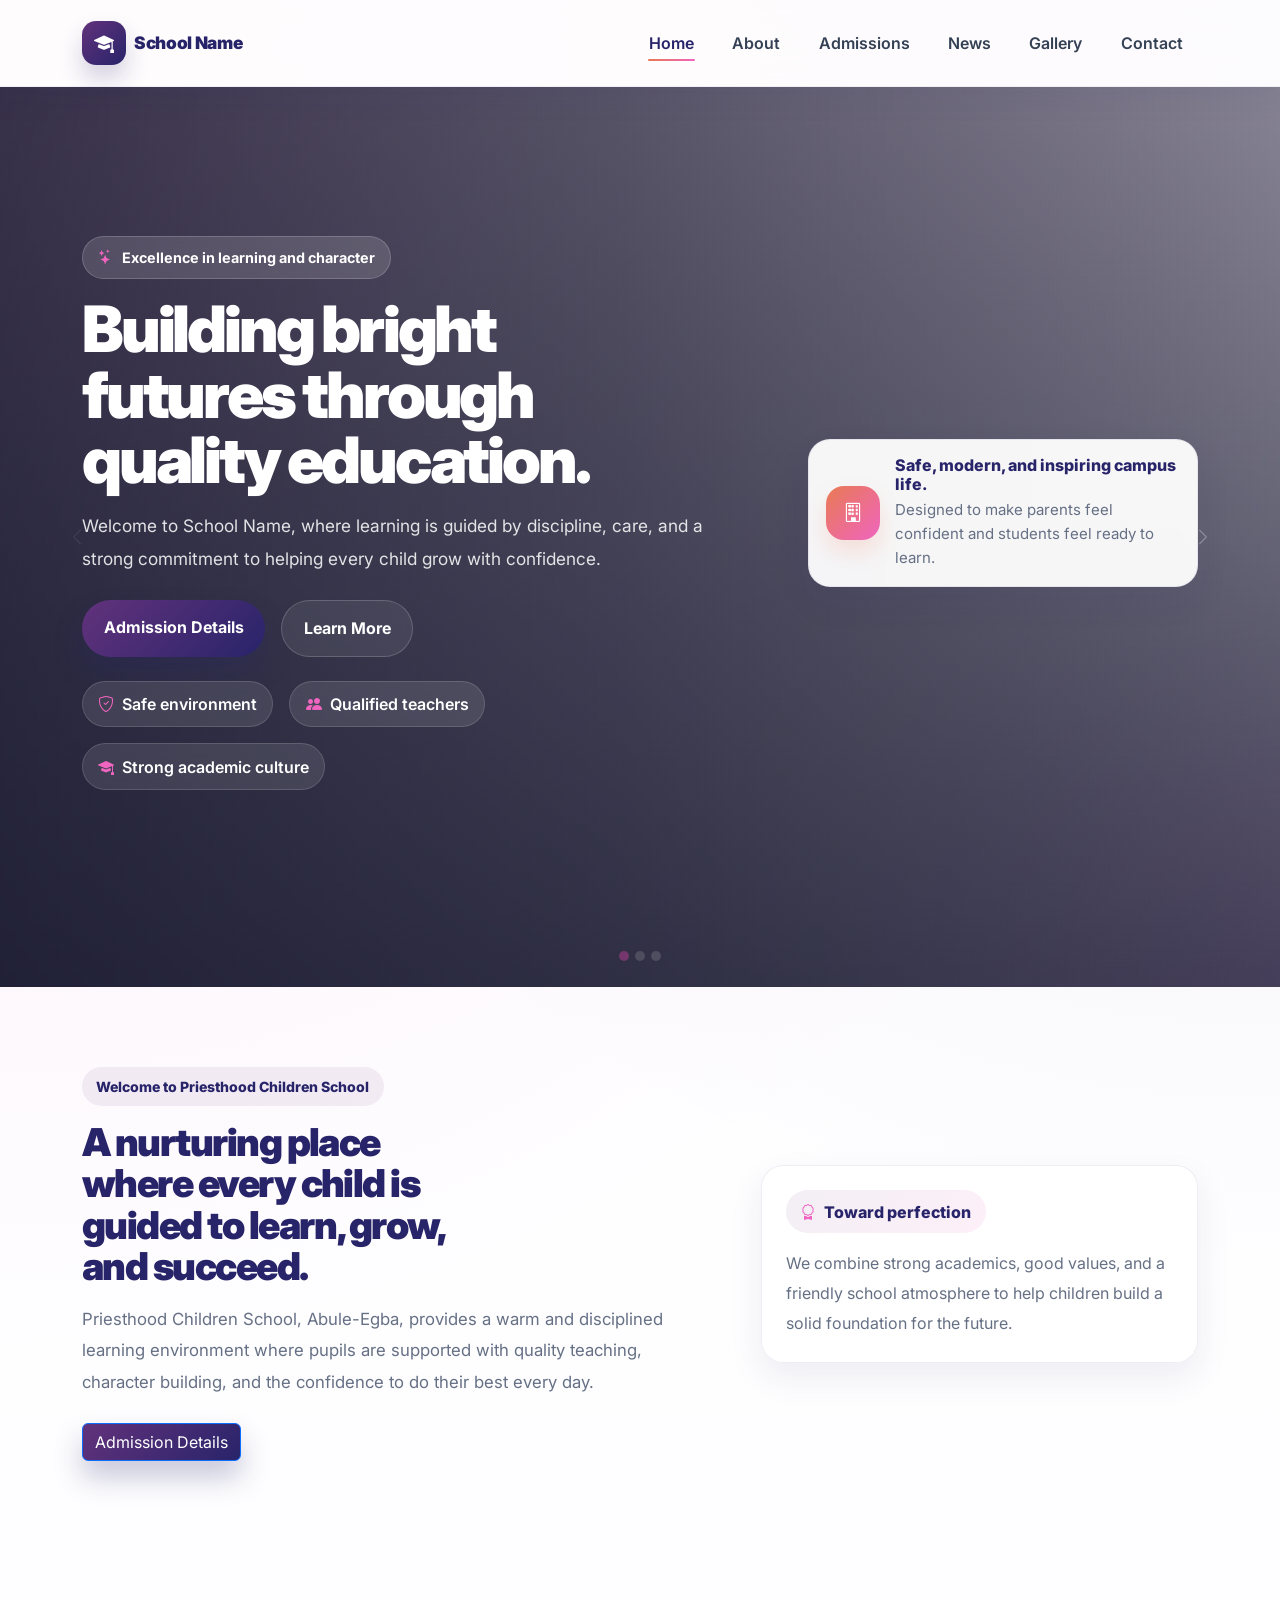
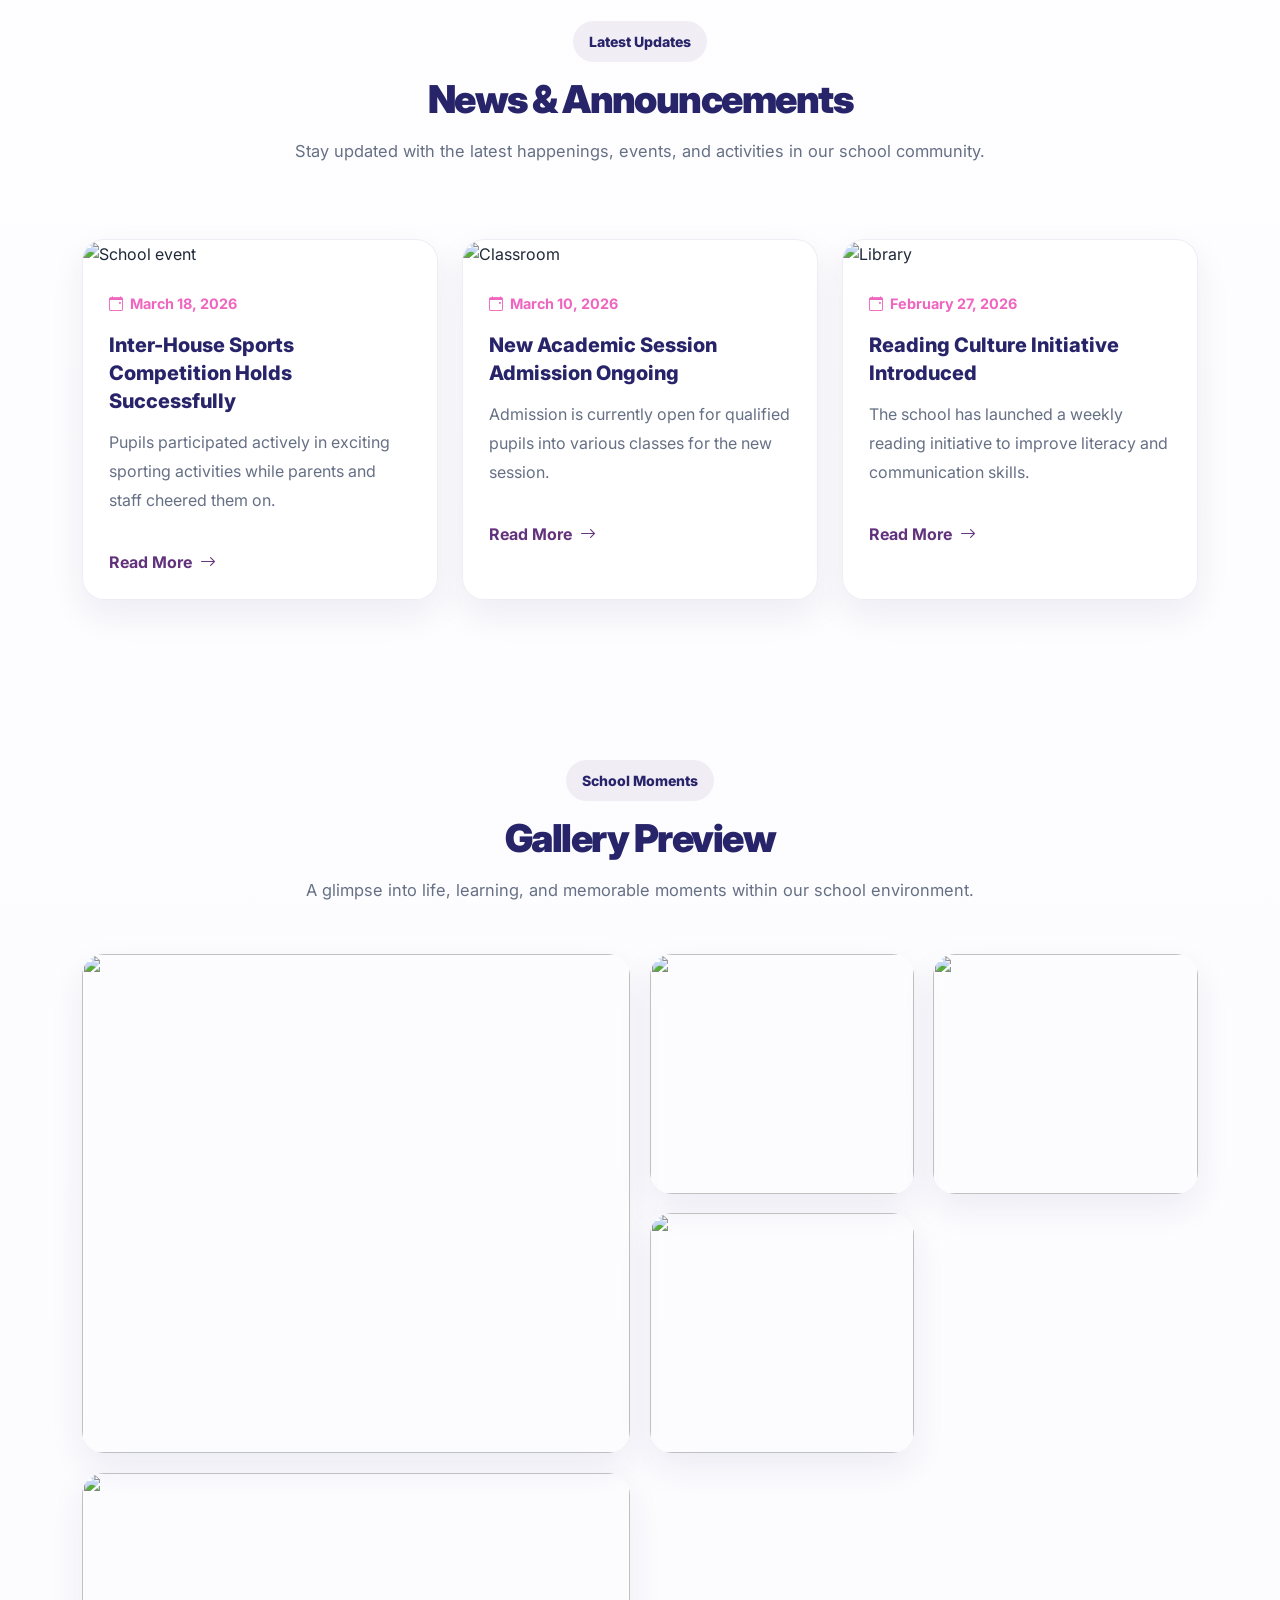
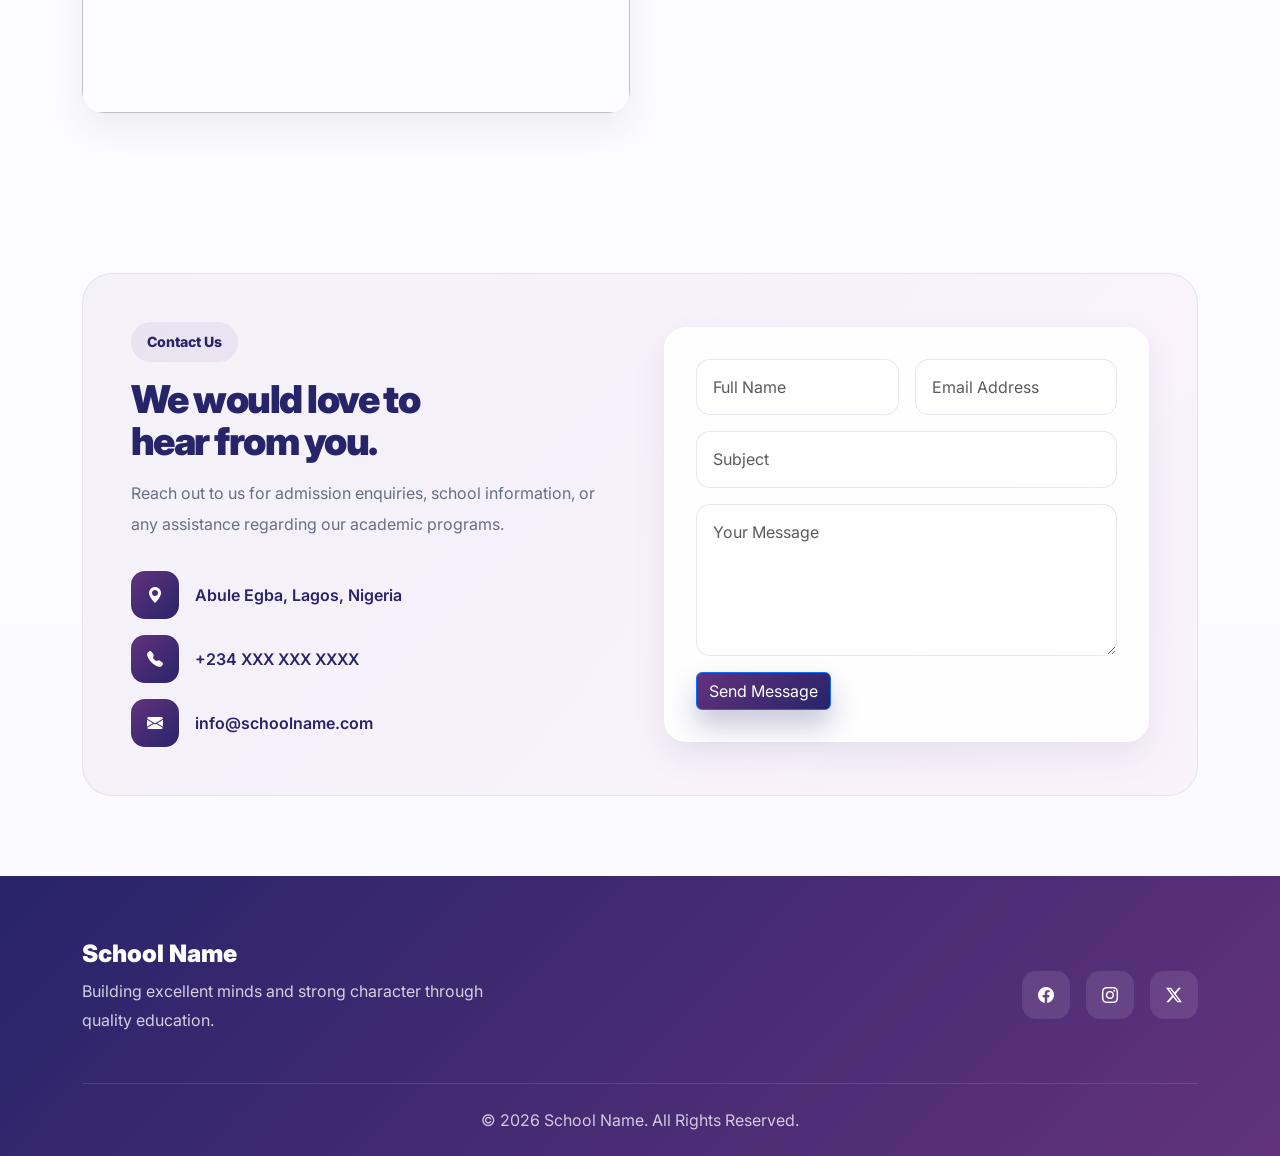
==== index.html @ 733e1d19 "first commit" ====
<!DOCTYPE html>
<html lang="en">
<head>
  <meta charset="UTF-8" />
  <meta name="viewport" content="width=device-width, initial-scale=1.0" />
  <title>School Website</title>
  <link href="https://cdn.jsdelivr.net/npm/bootstrap@5.3.3/dist/css/bootstrap.min.css" rel="stylesheet">
  <link href="https://cdn.jsdelivr.net/npm/bootstrap-icons@1.11.3/font/bootstrap-icons.min.css" rel="stylesheet">
  <link rel="preconnect" href="https://fonts.googleapis.com">
  <link rel="preconnect" href="https://fonts.gstatic.com" crossorigin>
  <link href="https://fonts.googleapis.com/css2?family=Inter:wght@400;500;600;700;800;900&display=swap" rel="stylesheet">
  <link rel="stylesheet" href="styles.css">
</head>
<body>
  <nav class="navbar navbar-expand-lg sticky-top main-nav py-3">
    <div class="container">
      <a class="navbar-brand d-flex align-items-center gap-2" href="#home" aria-label="School home">
        <span class="brand-mark">
          <i class="bi bi-mortarboard-fill"></i>
        </span>
        <span class="brand-text">School Name</span>
      </a>

      <button class="navbar-toggler border-0 shadow-none" type="button" data-bs-toggle="collapse" data-bs-target="#mainNav" aria-controls="mainNav" aria-expanded="false" aria-label="Toggle navigation">
        <span class="navbar-toggler-icon"></span>
      </button>

      <div class="collapse navbar-collapse" id="mainNav">
        <ul class="navbar-nav ms-auto align-items-lg-center gap-lg-2">
          <li class="nav-item"><a class="nav-link active" href="index.html">Home</a></li>
          <li class="nav-item"><a class="nav-link" href="about.html">About</a></li>
          <li class="nav-item"><a class="nav-link" href="admissions.html">Admissions</a></li>
          <li class="nav-item"><a class="nav-link" href="news.html">News</a></li>
          <li class="nav-item"><a class="nav-link" href="gallery.html">Gallery</a></li>
          <li class="nav-item"><a class="nav-link" href="contact.html">Contact</a></li>
        </ul>
      </div>
    </div>
  </nav>

  <header id="home" class="hero-section">
    <div id="heroBgCarousel" class="carousel slide carousel-fade hero-bg-carousel" data-bs-ride="carousel" data-bs-interval="4500">
      <div class="carousel-indicators">
        <button type="button" data-bs-target="#heroBgCarousel" data-bs-slide-to="0" class="active" aria-current="true" aria-label="Slide 1"></button>
        <button type="button" data-bs-target="#heroBgCarousel" data-bs-slide-to="1" aria-label="Slide 2"></button>
        <button type="button" data-bs-target="#heroBgCarousel" data-bs-slide-to="2" aria-label="Slide 3"></button>
      </div>

      <div class="carousel-inner h-100">
        <div class="carousel-item active h-100">
          <div class="hero-slide" style="background-image: linear-gradient(180deg, rgba(18, 18, 42, 0.30), rgba(18, 18, 42, 0.72)), url('https://images.unsplash.com/photo-1523050854058-8df90110c9f1?auto=format&fit=crop&w=1600&q=80');"></div>
        </div>
        <div class="carousel-item h-100">
          <div class="hero-slide" style="background-image: linear-gradient(180deg, rgba(18, 18, 42, 0.30), rgba(18, 18, 42, 0.72)), url('https://images.unsplash.com/photo-1503676260728-1c00da094a0b?auto=format&fit=crop&w=1600&q=80');"></div>
        </div>
        <div class="carousel-item h-100">
          <div class="hero-slide" style="background-image: linear-gradient(180deg, rgba(18, 18, 42, 0.30), rgba(18, 18, 42, 0.72)), url('https://images.unsplash.com/photo-1509062522246-3755977927d7?auto=format&fit=crop&w=1600&q=80');"></div>
        </div>
      </div>

      <button class="carousel-control-prev" type="button" data-bs-target="#heroBgCarousel" data-bs-slide="prev">
        <span class="carousel-control-prev-icon" aria-hidden="true"></span>
        <span class="visually-hidden">Previous</span>
      </button>
      <button class="carousel-control-next" type="button" data-bs-target="#heroBgCarousel" data-bs-slide="next">
        <span class="carousel-control-next-icon" aria-hidden="true"></span>
        <span class="visually-hidden">Next</span>
      </button>
    </div>

    <div class="hero-overlay-layer"></div>

    <div class="container hero-content-wrap">
      <div class="row align-items-center min-vh-100 py-5 g-5">
        <div class="col-lg-7 hero-copy">
          <div class="hero-badge">
            <i class="bi bi-stars"></i>
            <span>Excellence in learning and character</span>
          </div>

          <h1>Building bright futures through quality education.</h1>

          <p class="hero-text">
            Welcome to School Name, where learning is guided by discipline, care, and a strong commitment to helping every child grow with confidence.
          </p>

          <div class="hero-actions d-flex flex-column flex-sm-row gap-3 mt-4">
            <a href="#admissions" class="btn btn-primary premium-btn">Admission Details</a>
            <a href="#about" class="btn btn-outline-light premium-btn secondary-btn">Learn More</a>
          </div>

          <div class="hero-mini-row d-flex flex-wrap gap-3 mt-4">
            <span class="hero-mini-pill"><i class="bi bi-shield-check"></i> Safe environment</span>
            <span class="hero-mini-pill"><i class="bi bi-people-fill"></i> Qualified teachers</span>
            <span class="hero-mini-pill"><i class="bi bi-mortarboard-fill"></i> Strong academic culture</span>
          </div>
        </div>

        <div class="col-lg-5">
          <div class="hero-card">
            <div class="hero-card-icon">
              <i class="bi bi-building"></i>
            </div>
            <div>
              <h5>Safe, modern, and inspiring campus life.</h5>
              <p>Designed to make parents feel confident and students feel ready to learn.</p>
            </div>
          </div>
        </div>
      </div>
    </div>
  </header>

  <section class="intro-section" id="about">
    <div class="container">
      <div class="row align-items-center g-4 g-lg-5">
        <div class="col-lg-7">
          <div class="section-kicker">Welcome to Priesthood Children School</div>
          <h2 class="intro-title">A nurturing place where every child is guided to learn, grow, and succeed.</h2>
          <p class="intro-text">
            Priesthood Children School, Abule-Egba, provides a warm and disciplined learning environment where pupils are supported with quality teaching, character building, and the confidence to do their best every day.
          </p>
          <div class="intro-actions">
            <a href="#admissions" class="btn btn-primary premium-btn">Admission Details</a>
          </div>
        </div>

        <div class="col-lg-5">
          <div class="intro-card">
            <div class="intro-card-top">
              <span class="intro-pill"><i class="bi bi-award"></i> Toward perfection</span>
            </div>
            <p class="intro-card-text mb-0">
              We combine strong academics, good values, and a friendly school atmosphere to help children build a solid foundation for the future.
            </p>
          </div>
        </div>
      </div>
    </div>
  </section>

  <!-- =========================
     LATEST NEWS SECTION
========================= -->
<section class="news-section" id="news">
  <div class="container">
    <div class="section-heading text-center">
      <span class="section-tag">Latest Updates</span>
      <h2 class="section-title">News & Announcements</h2>
      <p class="section-subtitle">
        Stay updated with the latest happenings, events, and activities in our school community.
      </p>
    </div>

    <div class="row g-4 mt-2">
      <!-- News Card -->
      <div class="col-lg-4 col-md-6">
        <article class="news-card">
          <div class="news-image">
            <img src="https://images.unsplash.com/photo-1513258496099-48168024aec0?auto=format&fit=crop&w=1200&q=80" alt="School event">
          </div>

          <div class="news-content">
            <span class="news-date">
              <i class="bi bi-calendar-event"></i>
              March 18, 2026
            </span>

            <h3 class="news-title">
              Inter-House Sports Competition Holds Successfully
            </h3>

            <p class="news-text">
              Pupils participated actively in exciting sporting activities while parents and staff cheered them on.
            </p>

            <a href="#" class="news-link">
              Read More
              <i class="bi bi-arrow-right"></i>
            </a>
          </div>
        </article>
      </div>

      <!-- News Card -->
      <div class="col-lg-4 col-md-6">
        <article class="news-card">
          <div class="news-image">
            <img src="https://images.unsplash.com/photo-1509062522246-3755977927d7?auto=format&fit=crop&w=1200&q=80" alt="Classroom">
          </div>

          <div class="news-content">
            <span class="news-date">
              <i class="bi bi-calendar-event"></i>
              March 10, 2026
            </span>

            <h3 class="news-title">
              New Academic Session Admission Ongoing
            </h3>

            <p class="news-text">
              Admission is currently open for qualified pupils into various classes for the new session.
            </p>

            <a href="#" class="news-link">
              Read More
              <i class="bi bi-arrow-right"></i>
            </a>
          </div>
        </article>
      </div>

      <!-- News Card -->
      <div class="col-lg-4 col-md-6">
        <article class="news-card">
          <div class="news-image">
            <img src="https://images.unsplash.com/photo-1524995997946-a1c2e315a42f?auto=format&fit=crop&w=1200&q=80" alt="Library">
          </div>

          <div class="news-content">
            <span class="news-date">
              <i class="bi bi-calendar-event"></i>
              February 27, 2026
            </span>

            <h3 class="news-title">
              Reading Culture Initiative Introduced
            </h3>

            <p class="news-text">
              The school has launched a weekly reading initiative to improve literacy and communication skills.
            </p>

            <a href="#" class="news-link">
              Read More
              <i class="bi bi-arrow-right"></i>
            </a>
          </div>
        </article>
      </div>
    </div>
  </div>
</section>

<!-- =========================
     GALLERY SECTION
========================= -->
<section class="gallery-section" id="gallery">
  <div class="container">
    <div class="section-heading text-center">
      <span class="section-tag">School Moments</span>
      <h2 class="section-title">Gallery Preview</h2>
      <p class="section-subtitle">
        A glimpse into life, learning, and memorable moments within our school environment.
      </p>
    </div>

    <div class="gallery-grid">
      <div class="gallery-item large">
        <img src="https://images.unsplash.com/photo-1588072432836-e10032774350?auto=format&fit=crop&w=1200&q=80" alt="">
      </div>

      <div class="gallery-item">
        <img src="https://images.unsplash.com/photo-1503676260728-1c00da094a0b?auto=format&fit=crop&w=1200&q=80" alt="">
      </div>

      <div class="gallery-item">
        <img src="https://images.unsplash.com/photo-1513258496099-48168024aec0?auto=format&fit=crop&w=1200&q=80" alt="">
      </div>

      <div class="gallery-item">
        <img src="https://images.unsplash.com/photo-1529390079861-591de354faf5?auto=format&fit=crop&w=1200&q=80" alt="">
      </div>

      <div class="gallery-item wide">
        <img src="https://images.unsplash.com/photo-1509062522246-3755977927d7?auto=format&fit=crop&w=1200&q=80" alt="">
      </div>
    </div>
  </div>
</section>

<!-- =========================
     CONTACT SECTION
========================= -->
<section class="contact-section" id="contact">
  <div class="container">
    <div class="contact-wrapper">
      <div class="row g-5 align-items-center">
        <div class="col-lg-6">
          <span class="section-tag">Contact Us</span>
          <h2 class="section-title contact-title">
            We would love to hear from you.
          </h2>

          <p class="contact-text">
            Reach out to us for admission enquiries, school information, or any assistance regarding our academic programs.
          </p>

          <div class="contact-list">
            <div class="contact-item">
              <i class="bi bi-geo-alt-fill"></i>
              <span>Abule Egba, Lagos, Nigeria</span>
            </div>

            <div class="contact-item">
              <i class="bi bi-telephone-fill"></i>
              <span>+234 XXX XXX XXXX</span>
            </div>

            <div class="contact-item">
              <i class="bi bi-envelope-fill"></i>
              <span>info@schoolname.com</span>
            </div>
          </div>
        </div>

        <div class="col-lg-6">
          <form class="contact-form">
            <div class="row g-3">
              <div class="col-md-6">
                <input type="text" class="form-control custom-input" placeholder="Full Name">
              </div>

              <div class="col-md-6">
                <input type="email" class="form-control custom-input" placeholder="Email Address">
              </div>

              <div class="col-12">
                <input type="text" class="form-control custom-input" placeholder="Subject">
              </div>

              <div class="col-12">
                <textarea rows="5" class="form-control custom-input" placeholder="Your Message"></textarea>
              </div>

              <div class="col-12">
                <button type="submit" class="btn btn-primary premium-btn">
                  Send Message
                </button>
              </div>
            </div>
          </form>
        </div>
      </div>
    </div>
  </div>
</section>

<!-- =========================
     FOOTER SECTION
========================= -->
<footer class="main-footer">
  <div class="container">
    <div class="footer-content">
      <div>
        <h4 class="footer-logo">School Name</h4>
        <p class="footer-text">
          Building excellent minds and strong character through quality education.
        </p>
      </div>

      <div class="footer-socials">
        <a href="#"><i class="bi bi-facebook"></i></a>
        <a href="#"><i class="bi bi-instagram"></i></a>
        <a href="#"><i class="bi bi-twitter-x"></i></a>
      </div>
    </div>

    <div class="footer-bottom">
      <p>
        © 2026 School Name. All Rights Reserved.
      </p>
    </div>
  </div>
</footer>

  <script src="https://cdn.jsdelivr.net/npm/bootstrap@5.3.3/dist/js/bootstrap.bundle.min.js"></script>
  <script src="script.js"></script>
</body>
</html>
---- styles.css ----
:root {
  --major-1: #62327c;
  --major-2: #28246a;
  --minor-1: #e97a53;
  --minor-2: #ef65bf;
  --minor-3: #efffff;

  --text: #1f2937;
  --muted: #667085;
  --white: #ffffff;
  --border: rgba(40, 36, 106, 0.10);
  --shadow: 0 24px 60px rgba(40, 36, 106, 0.12);
  --shadow-soft: 0 14px 34px rgba(40, 36, 106, 0.08);
  --radius-xl: 30px;
  --radius-lg: 22px;
  --radius-md: 16px;
}

* {
  box-sizing: border-box;
}

html {
  scroll-behavior: smooth;
}

body {
  margin: 0;
  font-family: "Inter", sans-serif;
  color: var(--text);
  background:
    radial-gradient(circle at top left, rgba(239, 101, 191, 0.14), transparent 30%),
    radial-gradient(circle at top right, rgba(98, 50, 124, 0.12), transparent 28%),
    linear-gradient(180deg, #ffffff 0%, #fbfbff 100%);
}

/* NAVBAR */
.main-nav {
  background: rgba(255, 255, 255, 0.84) !important;
  backdrop-filter: blur(18px);
  box-shadow: 0 10px 30px rgba(40, 36, 106, 0.08);
  border-bottom: 1px solid rgba(40, 36, 106, 0.06);
}

.navbar-brand {
  text-decoration: none;
}

.brand-mark {
  width: 44px;
  height: 44px;
  border-radius: 14px;
  display: inline-grid;
  place-items: center;
  color: var(--white);
  background: linear-gradient(135deg, var(--major-1), var(--major-2));
  box-shadow: 0 14px 24px rgba(40, 36, 106, 0.20);
  flex: 0 0 auto;
}

.brand-text {
  font-weight: 900;
  font-size: 1.08rem;
  letter-spacing: -0.02em;
  color: var(--major-2);
}

.nav-link {
  position: relative;
  font-weight: 600;
  color: #344054 !important;
  padding: 0.7rem 0.95rem !important;
  transition: color 0.25s ease;
}

.nav-link::after {
  content: "";
  position: absolute;
  left: 0.9rem;
  right: 0.9rem;
  bottom: 0.35rem;
  height: 2px;
  border-radius: 999px;
  background: linear-gradient(90deg, var(--minor-1), var(--minor-2));
  transform: scaleX(0);
  transform-origin: center;
  transition: transform 0.25s ease;
}

.nav-link:hover,
.nav-link.active {
  color: var(--major-2) !important;
}

.nav-link:hover::after,
.nav-link.active::after {
  transform: scaleX(1);
}

.navbar-toggler {
  padding: 0.55rem 0.7rem;
}

.navbar-toggler:focus {
  box-shadow: none;
}

/* HERO */
.hero-section {
  position: relative;
  overflow: hidden;
  min-height: 100vh;
  padding: 0;
}

.hero-bg-carousel {
  position: absolute;
  inset: 0;
  z-index: 0;
}

.hero-bg-carousel .carousel-inner,
.hero-bg-carousel .carousel-item {
  height: 100%;
}

.hero-bg-carousel .carousel-item {
  transition: transform 1s ease-in-out, opacity 1s ease-in-out;
}

.hero-slide {
  width: 100%;
  height: 100vh;
  min-height: 760px;
  background-position: center;
  background-size: cover;
  background-repeat: no-repeat;
}

.hero-overlay-layer {
  position: absolute;
  inset: 0;
  z-index: 1;
  background:
    linear-gradient(90deg, rgba(18, 18, 42, 0.78) 0%, rgba(18, 18, 42, 0.56) 48%, rgba(18, 18, 42, 0.24) 100%),
    radial-gradient(circle at top left, rgba(239, 101, 191, 0.16), transparent 35%),
    radial-gradient(circle at bottom right, rgba(98, 50, 124, 0.18), transparent 30%);
}

.hero-content-wrap {
  position: relative;
  z-index: 2;
}

.hero-copy {
  color: #fff;
}

.hero-copy h1 {
  margin: 0;
  max-width: 12ch;
  font-size: clamp(2.5rem, 5vw, 5.2rem);
  line-height: 1.02;
  letter-spacing: -0.05em;
  font-weight: 900;
  color: #fff;
}

.hero-text {
  margin-top: 1.15rem;
  max-width: 42rem;
  font-size: 1.08rem;
  line-height: 1.9;
  color: rgba(255, 255, 255, 0.86);
}

.hero-badge {
  display: inline-flex;
  align-items: center;
  gap: 0.6rem;
  padding: 0.6rem 0.95rem;
  border-radius: 999px;
  background: rgba(255, 255, 255, 0.14);
  color: #fff;
  font-weight: 700;
  font-size: 0.9rem;
  margin-bottom: 1.1rem;
  border: 1px solid rgba(255, 255, 255, 0.18);
  backdrop-filter: blur(10px);
}

.hero-badge i {
  color: var(--minor-2);
}

.hero-actions .premium-btn {
  border-radius: 999px;
  padding: 0.95rem 1.35rem;
  font-weight: 700;
  border: none;
  transition: transform 0.2s ease, box-shadow 0.2s ease, background 0.2s ease;
}

.hero-actions .premium-btn:hover {
  transform: translateY(-2px);
}

.btn-primary.premium-btn {
  background: linear-gradient(135deg, var(--major-1), var(--major-2));
  box-shadow: 0 16px 28px rgba(40, 36, 106, 0.25);
}

.btn-primary.premium-btn:hover {
  background: linear-gradient(135deg, var(--major-2), var(--major-1));
}

.secondary-btn {
  color: #fff !important;
  background: rgba(255, 255, 255, 0.08) !important;
  border: 1px solid rgba(255, 255, 255, 0.18) !important;
  box-shadow: none;
  backdrop-filter: blur(10px);
}

.secondary-btn:hover {
  color: #fff !important;
  background: rgba(255, 255, 255, 0.14) !important;
}

.hero-mini-row {
  position: relative;
  z-index: 2;
}

.hero-mini-pill {
  display: inline-flex;
  align-items: center;
  gap: 0.5rem;
  padding: 0.65rem 0.95rem;
  border-radius: 999px;
  background: rgba(255, 255, 255, 0.11);
  color: #fff;
  border: 1px solid rgba(255, 255, 255, 0.14);
  backdrop-filter: blur(10px);
  font-weight: 600;
}

.hero-mini-pill i {
  color: var(--minor-2);
}

.hero-card {
  max-width: 390px;
  margin-left: auto;
  padding: 1rem 1.05rem;
  background: rgba(255, 255, 255, 0.95);
  border-radius: 22px;
  box-shadow: var(--shadow-soft);
  border: 1px solid rgba(40, 36, 106, 0.08);
  display: flex;
  gap: 0.95rem;
  align-items: center;
}

.hero-card-icon {
  width: 54px;
  height: 54px;
  border-radius: 18px;
  display: grid;
  place-items: center;
  flex: 0 0 auto;
  color: #fff;
  background: linear-gradient(135deg, var(--minor-1), var(--minor-2));
  box-shadow: 0 12px 22px rgba(239, 122, 83, 0.18);
  font-size: 1.2rem;
}

.hero-card h5 {
  margin: 0 0 0.25rem;
  font-size: 1rem;
  font-weight: 800;
  color: var(--major-2);
}

.hero-card p {
  margin: 0;
  color: var(--muted);
  font-size: 0.94rem;
  line-height: 1.6;
}

.hero-bg-carousel .carousel-indicators {
  margin-bottom: 1rem;
  z-index: 3;
}

.hero-bg-carousel .carousel-indicators [data-bs-target] {
  width: 10px;
  height: 10px;
  border-radius: 50%;
  background-color: rgba(255, 255, 255, 0.75);
}

.hero-bg-carousel .carousel-indicators .active {
  background-color: var(--minor-2);
}

.hero-bg-carousel .carousel-control-prev,
.hero-bg-carousel .carousel-control-next {
  width: 12%;
  z-index: 3;
}

.hero-bg-carousel .carousel-control-prev-icon,
.hero-bg-carousel .carousel-control-next-icon {
  background-size: 55% 55%;
  filter: drop-shadow(0 8px 16px rgba(0, 0, 0, 0.25));
}

/* RESPONSIVE */
@media (max-width: 991.98px) {
  .hero-section {
    min-height: 100svh;
  }

  .hero-slide {
    min-height: 100svh;
  }

  .hero-copy h1 {
    max-width: 100%;
  }

  .hero-card {
    margin-left: 0;
    margin-top: 2rem;
  }
}

@media (max-width: 575.98px) {
  .hero-actions .premium-btn,
  .hero-mini-pill {
    width: 100%;
    justify-content: center;
  }

  .hero-card {
    flex-direction: column;
    align-items: flex-start;
  }
}

.intro-section {
  padding: 5rem 0;
}

.section-kicker {
  display: inline-flex;
  align-items: center;
  gap: 0.5rem;
  padding: 0.55rem 0.9rem;
  border-radius: 999px;
  background: rgba(98, 50, 124, 0.08);
  color: var(--major-2);
  font-weight: 800;
  font-size: 0.88rem;
  margin-bottom: 1rem;
}

.intro-title {
  margin: 0;
  max-width: 14ch;
  font-size: clamp(2rem, 3vw, 3.3rem);
  line-height: 1.08;
  letter-spacing: -0.04em;
  font-weight: 900;
  color: var(--major-2);
}

.intro-text {
  margin-top: 1rem;
  max-width: 42rem;
  font-size: 1.05rem;
  line-height: 1.9;
  color: var(--muted);
}

.intro-actions {
  margin-top: 1.5rem;
}

.intro-card {
  padding: 1.5rem;
  border-radius: var(--radius-lg);
  background: rgba(255, 255, 255, 0.9);
  border: 1px solid rgba(40, 36, 106, 0.08);
  box-shadow: var(--shadow-soft);
}

.intro-card-top {
  margin-bottom: 1rem;
}

.intro-pill {
  display: inline-flex;
  align-items: center;
  gap: 0.5rem;
  padding: 0.6rem 0.9rem;
  border-radius: 999px;
  background: linear-gradient(135deg, rgba(98, 50, 124, 0.08), rgba(239, 101, 191, 0.10));
  color: var(--major-2);
  font-weight: 800;
}

.intro-pill i {
  color: var(--minor-2);
}

.intro-card-text {
  color: var(--muted);
  line-height: 1.85;
}

@media (max-width: 991.98px) {
  .intro-title {
    max-width: 100%;
  }
}

/* ========================================
   GENERAL SECTION STYLES
======================================== */
.section-heading {
  max-width: 760px;
  margin: 0 auto 3rem;
}

.section-tag {
  display: inline-block;
  padding: 0.6rem 1rem;
  border-radius: 999px;
  background: rgba(98, 50, 124, 0.08);
  color: var(--major-2);
  font-size: 0.88rem;
  font-weight: 800;
  margin-bottom: 1rem;
}

.section-title {
  margin: 0;
  font-size: clamp(2rem, 3vw, 3.2rem);
  line-height: 1.1;
  letter-spacing: -0.04em;
  font-weight: 900;
  color: var(--major-2);
}

.section-subtitle {
  margin-top: 1rem;
  color: var(--muted);
  line-height: 1.9;
  font-size: 1.03rem;
}

/* ========================================
   NEWS SECTION
======================================== */
.news-section {
  padding: 5rem 0;
}

.news-card {
  height: 100%;
  overflow: hidden;
  border-radius: var(--radius-lg);
  background: rgba(255, 255, 255, 0.94);
  border: 1px solid rgba(40, 36, 106, 0.08);
  box-shadow: var(--shadow-soft);
  transition: transform 0.3s ease, box-shadow 0.3s ease;
}

.news-card:hover {
  transform: translateY(-8px);
  box-shadow: 0 24px 45px rgba(40, 36, 106, 0.12);
}

.news-image {
  overflow: hidden;
}

.news-image img {
  width: 100%;
  height: 240px;
  object-fit: cover;
  transition: transform 0.5s ease;
}

.news-card:hover .news-image img {
  transform: scale(1.06);
}

.news-content {
  padding: 1.4rem;
}

.news-date {
  display: inline-flex;
  align-items: center;
  gap: 0.45rem;
  color: var(--minor-2);
  font-size: 0.9rem;
  font-weight: 700;
}

.news-title {
  margin-top: 1rem;
  margin-bottom: 0.8rem;
  font-size: 1.25rem;
  line-height: 1.4;
  font-weight: 800;
  color: var(--major-2);
}

.news-text {
  color: var(--muted);
  line-height: 1.8;
}

.news-link {
  display: inline-flex;
  align-items: center;
  gap: 0.5rem;
  margin-top: 1rem;
  color: var(--major-1);
  text-decoration: none;
  font-weight: 700;
}

/* ========================================
   GALLERY SECTION
======================================== */
.gallery-section {
  padding: 5rem 0;
}

.gallery-grid {
  display: grid;
  grid-template-columns: repeat(4, 1fr);
  grid-auto-rows: 240px;
  gap: 1.2rem;
}

.gallery-item {
  overflow: hidden;
  border-radius: var(--radius-lg);
  box-shadow: var(--shadow-soft);
}

.gallery-item.large {
  grid-column: span 2;
  grid-row: span 2;
}

.gallery-item.wide {
  grid-column: span 2;
}

.gallery-item img {
  width: 100%;
  height: 100%;
  object-fit: cover;
  transition: transform 0.6s ease;
}

.gallery-item:hover img {
  transform: scale(1.08);
}

/* ========================================
   CONTACT SECTION
======================================== */
.contact-section {
  padding: 5rem 0;
}

.contact-wrapper {
  padding: 3rem;
  border-radius: var(--radius-xl);
  background: linear-gradient(
    135deg,
    rgba(98, 50, 124, 0.05),
    rgba(239, 101, 191, 0.06)
  );
  border: 1px solid rgba(40, 36, 106, 0.08);
}

.contact-title {
  max-width: 12ch;
}

.contact-text {
  margin-top: 1rem;
  color: var(--muted);
  line-height: 1.9;
}

.contact-list {
  margin-top: 2rem;
  display: grid;
  gap: 1rem;
}

.contact-item {
  display: flex;
  align-items: center;
  gap: 1rem;
  color: var(--major-2);
  font-weight: 600;
}

.contact-item i {
  width: 48px;
  height: 48px;
  border-radius: 14px;
  display: grid;
  place-items: center;
  background: linear-gradient(135deg, var(--major-1), var(--major-2));
  color: #fff;
}

.contact-form {
  padding: 2rem;
  border-radius: var(--radius-lg);
  background: rgba(255, 255, 255, 0.92);
  box-shadow: var(--shadow-soft);
}

.custom-input {
  border: 1px solid rgba(40, 36, 106, 0.10);
  border-radius: 14px;
  padding: 0.95rem 1rem;
  min-height: 56px;
}

.custom-input:focus {
  box-shadow: none;
  border-color: var(--major-1);
}

/* ========================================
   FOOTER SECTION
======================================== */
.main-footer {
  padding-top: 4rem;
  background: linear-gradient(135deg, var(--major-2), var(--major-1));
  color: #fff;
}

.footer-content {
  display: flex;
  align-items: center;
  justify-content: space-between;
  gap: 2rem;
  padding-bottom: 2rem;
}

.footer-logo {
  font-size: 1.5rem;
  font-weight: 900;
}

.footer-text {
  max-width: 420px;
  color: rgba(255, 255, 255, 0.78);
  line-height: 1.8;
}

.footer-socials {
  display: flex;
  gap: 1rem;
}

.footer-socials a {
  width: 48px;
  height: 48px;
  border-radius: 14px;
  display: grid;
  place-items: center;
  background: rgba(255, 255, 255, 0.10);
  color: #fff;
  text-decoration: none;
  transition: 0.3s ease;
}

.footer-socials a:hover {
  transform: translateY(-4px);
  background: rgba(255, 255, 255, 0.18);
}

.footer-bottom {
  padding: 1.5rem 0;
  border-top: 1px solid rgba(255, 255, 255, 0.12);
  text-align: center;
}

.footer-bottom p {
  margin: 0;
  color: rgba(255, 255, 255, 0.75);
}

/* ========================================
   RESPONSIVE DESIGN
======================================== */
@media (max-width: 991.98px) {
  .gallery-grid {
    grid-template-columns: repeat(2, 1fr);
  }

  .footer-content {
    flex-direction: column;
    align-items: flex-start;
  }
}

@media (max-width: 575.98px) {
  .gallery-grid {
    grid-template-columns: 1fr;
    grid-auto-rows: 240px;
  }

  .gallery-item.large,
  .gallery-item.wide {
    grid-column: span 1;
    grid-row: span 1;
  }

  .contact-wrapper {
    padding: 2rem 1.3rem;
  }

  .contact-form {
    padding: 1.3rem;
  }
}


/* =========================================================
   ABOUT HERO SECTION
========================================================= */
.about-hero-section {
  position: relative;

  padding:
    8rem 0;

  overflow: hidden;

  background:
    linear-gradient(
      rgba(17, 24, 39, 0.65),
      rgba(17, 24, 39, 0.65)
    ),
    url("https://images.unsplash.com/photo-1509062522246-3755977927d7?auto=format&fit=crop&w=1600&q=80")
    center/cover no-repeat;
}

.about-hero-overlay {
  position: absolute;
  inset: 0;

  background:
    linear-gradient(
      135deg,
      rgba(98, 50, 124, 0.35),
      rgba(40, 36, 106, 0.45)
    );
}

.about-badge {
  display: inline-flex;
  align-items: center;
  gap: 0.6rem;

  padding:
    0.7rem 1rem;

  border-radius: 999px;

  background:
    rgba(255, 255, 255, 0.12);

  backdrop-filter: blur(10px);

  color: #fff;

  font-weight: 700;

  margin-bottom: 1.5rem;
}

.about-hero-title {
  margin: 0 auto;

  max-width: 12ch;

  font-size:
    clamp(2.7rem, 5vw, 5.5rem);

  line-height: 1.02;

  letter-spacing: -0.05em;

  font-weight: 900;

  color: #fff;
}

.about-hero-text {
  margin:
    1.5rem auto 0;

  max-width: 48rem;

  font-size: 1.08rem;

  line-height: 1.9;

  color:
    rgba(255, 255, 255, 0.82);
}

/* =========================================================
   SCHOOL HISTORY SECTION
========================================================= */
.history-section {
  padding: 6rem 0;
}

.history-image {
  overflow: hidden;

  border-radius: var(--radius-xl);

  box-shadow: var(--shadow);
}

.history-image img {
  width: 100%;
  height: 560px;

  object-fit: cover;
}

.history-text {
  margin-top: 1rem;

  color: var(--muted);

  line-height: 1.9;
}

.history-stats {
  display: flex;
  flex-wrap: wrap;
  gap: 1.5rem;

  margin-top: 2rem;
}

.history-stat {
  min-width: 140px;
}

.history-stat h3 {
  margin: 0;

  font-size: 2.3rem;
  font-weight: 900;

  color: var(--major-2);
}

.history-stat p {
  margin-top: 0.3rem;

  color: var(--muted);

  font-weight: 600;
}

/* =========================================================
   MISSION & VISION SECTION
========================================================= */
.mission-section {
  padding: 6rem 0;
}

.mission-card {
  height: 100%;

  padding: 2rem;

  border-radius: var(--radius-lg);

  background:
    rgba(255, 255, 255, 0.94);

  border:
    1px solid rgba(40, 36, 106, 0.08);

  box-shadow: var(--shadow-soft);

  transition:
    transform 0.3s ease;
}

.mission-card:hover {
  transform: translateY(-8px);
}

.mission-icon {
  width: 72px;
  height: 72px;

  border-radius: 20px;

  display: grid;
  place-items: center;

  background:
    linear-gradient(
      135deg,
      var(--major-1),
      var(--major-2)
    );

  color: #fff;

  font-size: 1.5rem;

  margin-bottom: 1.5rem;
}

.mission-card h3 {
  margin-bottom: 1rem;

  font-size: 1.5rem;
  font-weight: 800;

  color: var(--major-2);
}

.mission-card p {
  color: var(--muted);

  line-height: 1.9;
}

/* =========================================================
   PRINCIPAL SECTION
========================================================= */
.principal-section {
  padding: 6rem 0;
}

.principal-wrapper {
  padding: 3rem;

  border-radius: var(--radius-xl);

  background:
    linear-gradient(
      135deg,
      rgba(98, 50, 124, 0.05),
      rgba(239, 101, 191, 0.06)
    );

  border:
    1px solid rgba(40, 36, 106, 0.08);
}

.principal-image {
  overflow: hidden;

  border-radius: var(--radius-lg);

  box-shadow: var(--shadow-soft);
}

.principal-image img {
  width: 100%;
  height: 460px;

  object-fit: cover;
}

.principal-text {
  margin-top: 1rem;

  color: var(--muted);

  line-height: 1.9;
}

.principal-signature {
  margin-top: 2rem;
}

.principal-signature h5 {
  margin-bottom: 0.2rem;

  font-weight: 800;

  color: var(--major-2);
}

.principal-signature span {
  color: var(--minor-2);

  font-weight: 700;
}

/* =========================================================
   CORE VALUES SECTION
========================================================= */
.values-section {
  padding: 6rem 0;
}

.value-card {
  height: 100%;

  padding: 2rem 1.5rem;

  border-radius: var(--radius-lg);

  text-align: center;

  background:
    rgba(255, 255, 255, 0.94);

  border:
    1px solid rgba(40, 36, 106, 0.08);

  box-shadow: var(--shadow-soft);

  transition:
    transform 0.3s ease;
}

.value-card:hover {
  transform: translateY(-8px);
}

.value-icon {
  width: 74px;
  height: 74px;

  border-radius: 22px;

  margin:
    0 auto 1.4rem;

  display: grid;
  place-items: center;

  background:
    linear-gradient(
      135deg,
      var(--minor-1),
      var(--minor-2)
    );

  color: #fff;

  font-size: 1.5rem;
}

.value-card h4 {
  margin-bottom: 1rem;

  font-size: 1.2rem;
  font-weight: 800;

  color: var(--major-2);
}

.value-card p {
  margin: 0;

  color: var(--muted);

  line-height: 1.8;
}

/* =========================================================
   ACHIEVEMENT SECTION
========================================================= */
.achievement-section {
  padding:
    6rem 0 7rem;
}

.achievement-wrapper {
  padding: 3rem;

  border-radius: var(--radius-xl);

  background:
    linear-gradient(
      135deg,
      rgba(98, 50, 124, 0.05),
      rgba(239, 101, 191, 0.08)
    );

  border:
    1px solid rgba(40, 36, 106, 0.08);
}

.achievement-card {
  padding:
    2rem 1.5rem;

  text-align: center;

  border-radius: var(--radius-lg);

  background:
    rgba(255, 255, 255, 0.94);

  box-shadow: var(--shadow-soft);
}

.achievement-card h3 {
  margin: 0;

  font-size: 3rem;
  font-weight: 900;

  background:
    linear-gradient(
      135deg,
      var(--major-1),
      var(--minor-2)
    );

  background-clip: text;
  -webkit-background-clip: text;
  -webkit-text-fill-color: transparent;
}

.achievement-card p {
  margin-top: 0.8rem;

  color: var(--muted);

  line-height: 1.8;

  font-weight: 600;
}

/* =========================================================
   RESPONSIVE DESIGN
========================================================= */
@media (max-width: 991.98px) {
  .about-hero-title {
    max-width: 100%;
  }

  .principal-wrapper,
  .achievement-wrapper {
    padding: 2rem;
  }
}

/* =========================================================
   ADMISSION PAGE STYLES
========================================================= */

/* =========================================================
   ADMISSION HERO SECTION
========================================================= */
.admission-hero-section {
  position: relative;

  padding: 8rem 0;

  overflow: hidden;

  background:
    linear-gradient(
      rgba(17, 24, 39, 0.70),
      rgba(17, 24, 39, 0.70)
    ),
    url("https://images.unsplash.com/photo-1503676260728-1c00da094a0b?auto=format&fit=crop&w=1600&q=80")
    center/cover no-repeat;
}

.admission-hero-overlay {
  position: absolute;
  inset: 0;

  background:
    linear-gradient(
      135deg,
      rgba(98, 50, 124, 0.40),
      rgba(40, 36, 106, 0.45)
    );
}

/* =========================================================
   ADMISSION PROCESS SECTION
========================================================= */
.admission-process-section {
  padding: 6rem 0;
}

.process-card {
  position: relative;

  height: 100%;

  padding: 2rem;

  border-radius: var(--radius-lg);

  background:
    rgba(255, 255, 255, 0.95);

  border:
    1px solid rgba(40, 36, 106, 0.08);

  box-shadow: var(--shadow-soft);

  transition:
    transform 0.3s ease;
}

.process-card:hover {
  transform: translateY(-8px);
}

.process-number {
  width: 68px;
  height: 68px;

  border-radius: 20px;

  display: grid;
  place-items: center;

  margin-bottom: 1.5rem;

  background:
    linear-gradient(
      135deg,
      var(--major-1),
      var(--major-2)
    );

  color: #fff;

  font-size: 1.4rem;
  font-weight: 900;
}

.process-card h4 {
  margin-bottom: 1rem;

  font-size: 1.2rem;
  font-weight: 800;

  color: var(--major-2);
}

.process-card p {
  margin: 0;

  color: var(--muted);

  line-height: 1.8;
}

/* =========================================================
   REQUIREMENTS SECTION
========================================================= */
.requirements-section {
  padding: 6rem 0;
}

.requirements-image {
  overflow: hidden;

  border-radius: var(--radius-xl);

  box-shadow: var(--shadow);
}

.requirements-image img {
  width: 100%;
  height: 560px;

  object-fit: cover;
}

.requirements-text {
  margin-top: 1rem;

  color: var(--muted);

  line-height: 1.9;
}

.requirements-list {
  margin-top: 2rem;
}

.requirement-item {
  display: flex;
  align-items: center;
  gap: 1rem;

  margin-bottom: 1.2rem;

  padding: 1rem 1.2rem;

  border-radius: 18px;

  background:
    rgba(255, 255, 255, 0.85);

  border:
    1px solid rgba(40, 36, 106, 0.06);

  box-shadow:
    0 10px 24px rgba(40, 36, 106, 0.05);
}

.requirement-item i {
  font-size: 1.2rem;

  color: var(--minor-2);
}

.requirement-item span {
  font-weight: 600;

  color: var(--text);
}

/* =========================================================
   CLASSES SECTION
========================================================= */
.classes-section {
  padding: 6rem 0;
}

.class-card {
  height: 100%;

  padding: 2rem 1.5rem;

  text-align: center;

  border-radius: var(--radius-lg);

  background:
    rgba(255, 255, 255, 0.94);

  border:
    1px solid rgba(40, 36, 106, 0.08);

  box-shadow: var(--shadow-soft);

  transition:
    transform 0.3s ease;
}

.class-card:hover {
  transform: translateY(-8px);
}

.class-icon {
  width: 78px;
  height: 78px;

  margin:
    0 auto 1.5rem;

  border-radius: 24px;

  display: grid;
  place-items: center;

  background:
    linear-gradient(
      135deg,
      var(--minor-1),
      var(--minor-2)
    );

  color: #fff;

  font-size: 1.7rem;
}

.class-card h4 {
  margin-bottom: 1rem;

  font-size: 1.2rem;
  font-weight: 800;

  color: var(--major-2);
}

.class-card p {
  margin: 0;

  color: var(--muted);

  line-height: 1.8;
}

/* =========================================================
   FEES SECTION
========================================================= */
.fees-section {
  padding: 6rem 0;
}

.fees-wrapper {
  padding: 3rem;

  border-radius: var(--radius-xl);

  background:
    linear-gradient(
      135deg,
      rgba(98, 50, 124, 0.05),
      rgba(239, 101, 191, 0.08)
    );

  border:
    1px solid rgba(40, 36, 106, 0.08);
}

.fees-text {
  margin-top: 1rem;

  color: var(--muted);

  line-height: 1.9;
}

.fees-card {
  padding: 2rem;

  text-align: center;

  border-radius: var(--radius-lg);

  background:
    rgba(255, 255, 255, 0.94);

  box-shadow: var(--shadow-soft);
}

.fees-card i {
  font-size: 3rem;

  color: var(--major-1);
}

.fees-card h4 {
  margin:
    1rem 0 0.8rem;

  font-weight: 800;

  color: var(--major-2);
}

.fees-card p {
  margin: 0;

  color: var(--muted);

  line-height: 1.8;
}

/* =========================================================
   ADMISSION CTA SECTION
========================================================= */
.admission-cta-section {
  padding:
    0 0 7rem;
}

.admission-cta-wrapper {
  padding: 3rem;

  border-radius: var(--radius-xl);

  background:
    linear-gradient(
      135deg,
      var(--major-1),
      var(--major-2)
    );

  color: #fff;

  box-shadow:
    0 24px 60px rgba(40, 36, 106, 0.20);
}

.admission-cta-wrapper h2 {
  margin: 0;

  font-size:
    clamp(2rem, 3vw, 3rem);

  font-weight: 900;

  line-height: 1.1;
}

.admission-cta-wrapper p {
  margin-top: 1rem;

  max-width: 42rem;

  color:
    rgba(255, 255, 255, 0.82);

  line-height: 1.9;
}

.cta-buttons {
  display: flex;
  flex-direction: column;
  gap: 1rem;
}

.admission-btn-primary,
.admission-btn-secondary {
  display: flex;
  align-items: center;
  justify-content: center;
  gap: 0.7rem;

  padding:
    1rem 1.4rem;

  border-radius: 999px;

  font-weight: 700;

  text-decoration: none;

  transition:
    transform 0.3s ease;
}

.admission-btn-primary {
  background: #fff;

  color: var(--major-2);
}

.admission-btn-secondary {
  background:
    rgba(255, 255, 255, 0.10);

  color: #fff;

  border:
    1px solid rgba(255, 255, 255, 0.15);
}

.admission-btn-primary:hover,
.admission-btn-secondary:hover {
  transform: translateY(-4px);
}

/* =========================================================
   RESPONSIVE DESIGN
========================================================= */
@media (max-width: 991.98px) {
  .fees-wrapper,
  .admission-cta-wrapper {
    padding: 2rem;
  }
}

@media (max-width: 575.98px) {
  .admission-process-section,
  .requirements-section,
  .classes-section,
  .fees-section {
    padding: 4rem 0;
  }

  .requirements-image img {
    height: 340px;
  }

  .fees-wrapper,
  .admission-cta-wrapper {
    padding: 1.5rem;
  }

  .cta-buttons {
    margin-top: 1rem;
  }
}

/* =========================================================
   NEWS / BLOG PAGE STYLES
========================================================= */

/* =========================================================
   NEWS HERO SECTION
========================================================= */
.news-hero-section {
  position: relative;

  padding: 8rem 0;

  overflow: hidden;

  background:
    linear-gradient(
      rgba(17, 24, 39, 0.70),
      rgba(17, 24, 39, 0.70)
    ),
    url("https://images.unsplash.com/photo-1497633762265-9d179a990aa6?auto=format&fit=crop&w=1600&q=80")
    center/cover no-repeat;
}

.news-hero-overlay {
  position: absolute;
  inset: 0;

  background:
    linear-gradient(
      135deg,
      rgba(98, 50, 124, 0.35),
      rgba(40, 36, 106, 0.45)
    );
}

/* =========================================================
   FEATURED NEWS SECTION
========================================================= */
.featured-news-section {
  padding: 6rem 0;
}

.featured-news-image {
  overflow: hidden;

  border-radius: var(--radius-xl);

  box-shadow: var(--shadow);
}

.featured-news-image img {
  width: 100%;
  height: 560px;

  object-fit: cover;
}

.featured-news-text {
  margin-top: 1.2rem;

  color: var(--muted);

  line-height: 1.9;
}

.featured-news-meta {
  display: flex;
  flex-wrap: wrap;
  gap: 1.5rem;

  margin-top: 1.5rem;
}

.featured-news-meta span {
  display: flex;
  align-items: center;
  gap: 0.5rem;

  color: var(--major-2);

  font-weight: 700;
}

.read-more-btn {
  display: inline-flex;
  align-items: center;
  gap: 0.7rem;

  margin-top: 2rem;

  padding:
    1rem 1.4rem;

  border-radius: 999px;

  text-decoration: none;

  background:
    linear-gradient(
      135deg,
      var(--major-1),
      var(--major-2)
    );

  color: #fff;

  font-weight: 700;

  transition:
    transform 0.3s ease;
}

.read-more-btn:hover {
  transform: translateY(-4px);

  color: #fff;
}

/* =========================================================
   LATEST NEWS SECTION
========================================================= */
.latest-news-section {
  padding: 6rem 0;
}

.news-card {
  height: 100%;

  overflow: hidden;

  border-radius: var(--radius-lg);

  background:
    rgba(255, 255, 255, 0.95);

  border:
    1px solid rgba(40, 36, 106, 0.08);

  box-shadow: var(--shadow-soft);

  transition:
    transform 0.3s ease;
}

.news-card:hover {
  transform: translateY(-8px);
}

.news-image {
  overflow: hidden;
}

.news-image img {
  width: 100%;
  height: 250px;

  object-fit: cover;

  transition:
    transform 0.4s ease;
}

.news-card:hover .news-image img {
  transform: scale(1.05);
}

.news-content {
  padding: 1.6rem;
}

.news-category {
  display: inline-block;

  padding:
    0.45rem 0.9rem;

  border-radius: 999px;

  background:
    rgba(98, 50, 124, 0.08);

  color: var(--major-2);

  font-size: 0.8rem;
  font-weight: 800;

  margin-bottom: 1rem;
}

.news-content h4 {
  margin-bottom: 1rem;

  font-size: 1.2rem;
  font-weight: 800;

  line-height: 1.5;

  color: var(--major-2);
}

.news-content p {
  margin-bottom: 1.2rem;

  color: var(--muted);

  line-height: 1.8;
}

.news-meta span {
  display: flex;
  align-items: center;
  gap: 0.5rem;

  color: var(--major-1);

  font-weight: 700;

  font-size: 0.92rem;
}

/* =========================================================
   ANNOUNCEMENT SECTION
========================================================= */
.announcement-section {
  padding: 6rem 0;
}

.announcement-wrapper {
  padding: 3rem;

  border-radius: var(--radius-xl);

  background:
    linear-gradient(
      135deg,
      rgba(98, 50, 124, 0.05),
      rgba(239, 101, 191, 0.08)
    );

  border:
    1px solid rgba(40, 36, 106, 0.08);
}

.announcement-list {
  margin-top: 2rem;
}

.announcement-item {
  display: flex;
  gap: 1.2rem;

  padding: 1.5rem;

  margin-bottom: 1.2rem;

  border-radius: 22px;

  background:
    rgba(255, 255, 255, 0.92);

  box-shadow:
    0 10px 24px rgba(40, 36, 106, 0.06);
}

.announcement-icon {
  width: 64px;
  height: 64px;

  border-radius: 18px;

  display: grid;
  place-items: center;

  flex-shrink: 0;

  background:
    linear-gradient(
      135deg,
      var(--minor-1),
      var(--minor-2)
    );

  color: #fff;

  font-size: 1.3rem;
}

.announcement-item h5 {
  margin-bottom: 0.7rem;

  font-weight: 800;

  color: var(--major-2);
}

.announcement-item p {
  margin: 0;

  color: var(--muted);

  line-height: 1.8;
}

/* =========================================================
   UPCOMING EVENTS SECTION
========================================================= */
.upcoming-events-section {
  padding:
    6rem 0 7rem;
}

.event-card {
  display: flex;
  gap: 1.2rem;

  height: 100%;

  padding: 2rem;

  border-radius: var(--radius-lg);

  background:
    rgba(255, 255, 255, 0.95);

  border:
    1px solid rgba(40, 36, 106, 0.08);

  box-shadow: var(--shadow-soft);

  transition:
    transform 0.3s ease;
}

.event-card:hover {
  transform: translateY(-8px);
}

.event-date {
  min-width: 90px;
  height: 90px;

  border-radius: 22px;

  display: flex;
  flex-direction: column;
  align-items: center;
  justify-content: center;

  background:
    linear-gradient(
      135deg,
      var(--major-1),
      var(--major-2)
    );

  color: #fff;
}

.event-date h3 {
  margin: 0;

  font-size: 2rem;
  font-weight: 900;
}

.event-date span {
  font-size: 0.9rem;
  font-weight: 700;

  letter-spacing: 1px;
}

.event-content h4 {
  margin-bottom: 0.8rem;

  font-size: 1.15rem;
  font-weight: 800;

  color: var(--major-2);
}

.event-content p {
  margin: 0;

  color: var(--muted);

  line-height: 1.8;
}

/* =========================================================
   RESPONSIVE DESIGN
========================================================= */
@media (max-width: 991.98px) {
  .announcement-wrapper {
    padding: 2rem;
  }
}

@media (max-width: 575.98px) {
  .featured-news-section,
  .latest-news-section,
  .announcement-section,
  .upcoming-events-section {
    padding: 4rem 0;
  }

  .featured-news-image img {
    height: 340px;
  }

  .announcement-wrapper {
    padding: 1.5rem;
  }

  .announcement-item {
    flex-direction: column;
  }

  .event-card {
    flex-direction: column;
  }
}
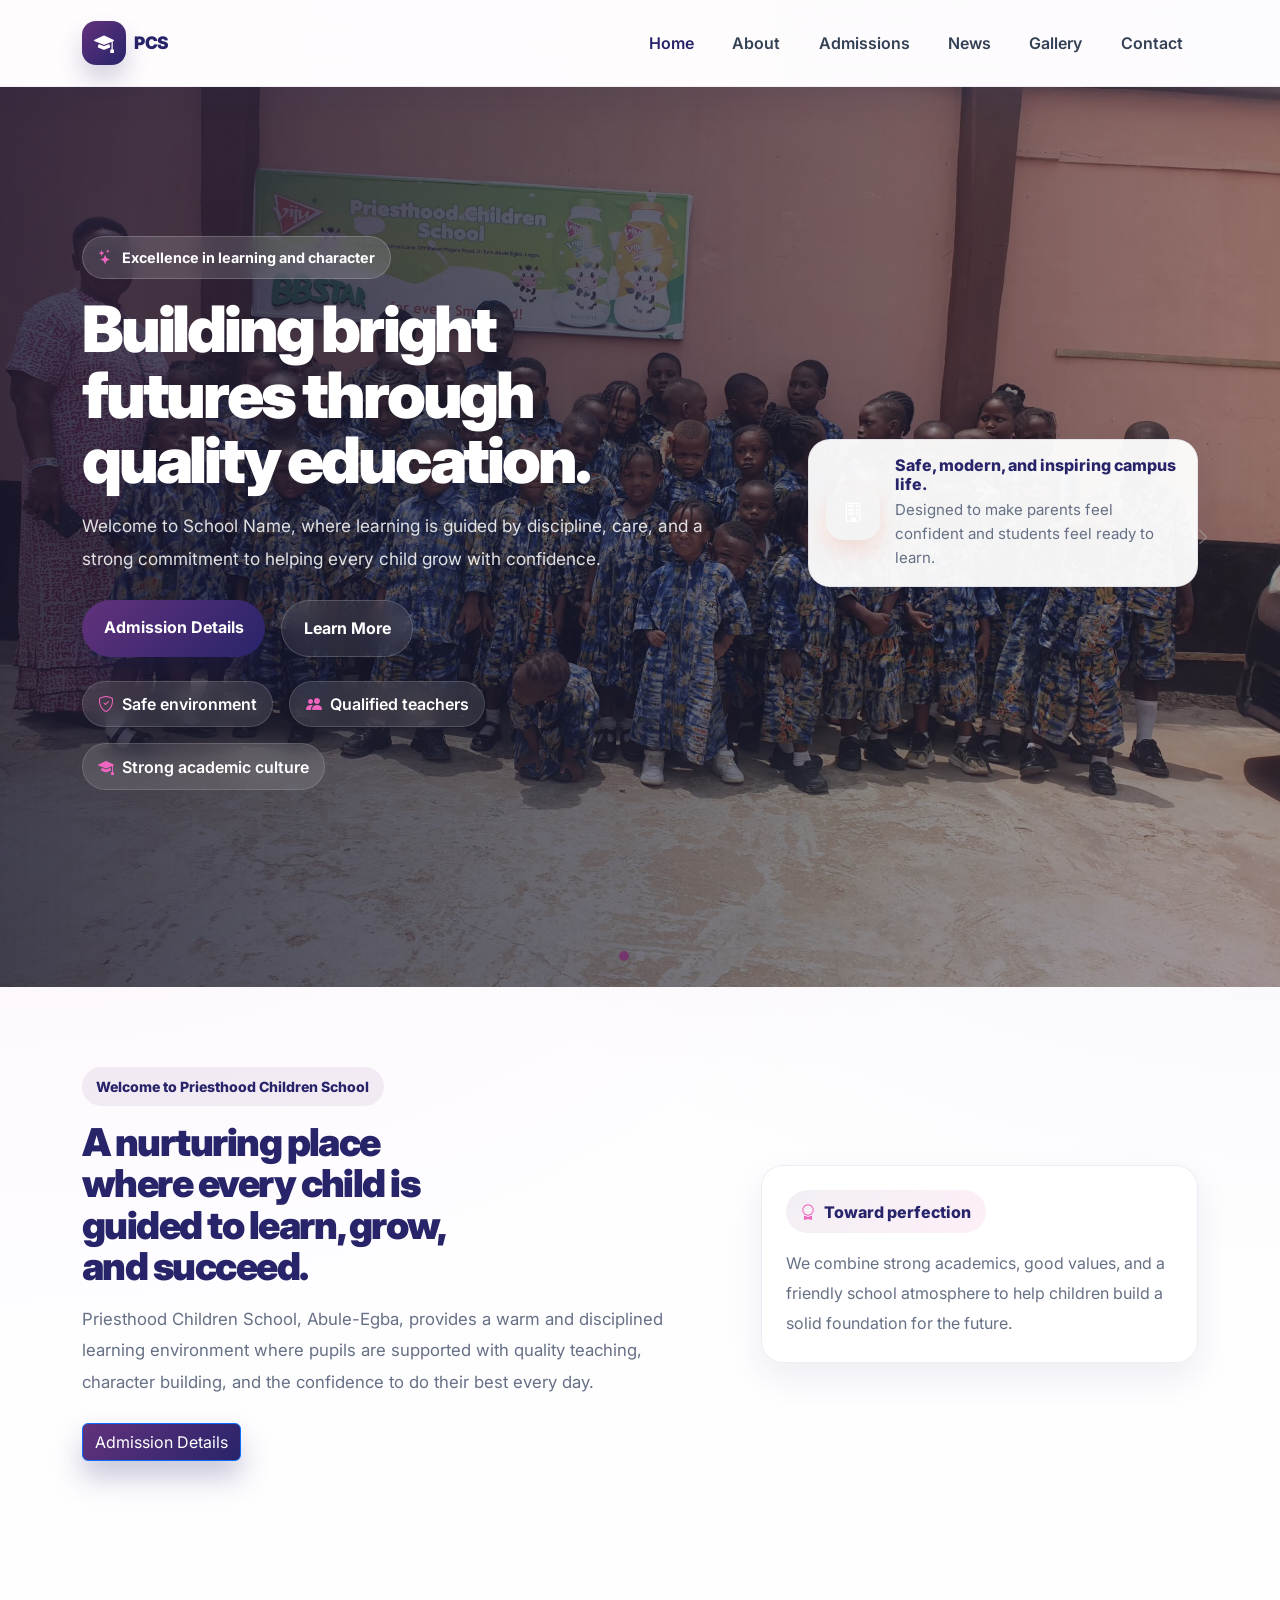
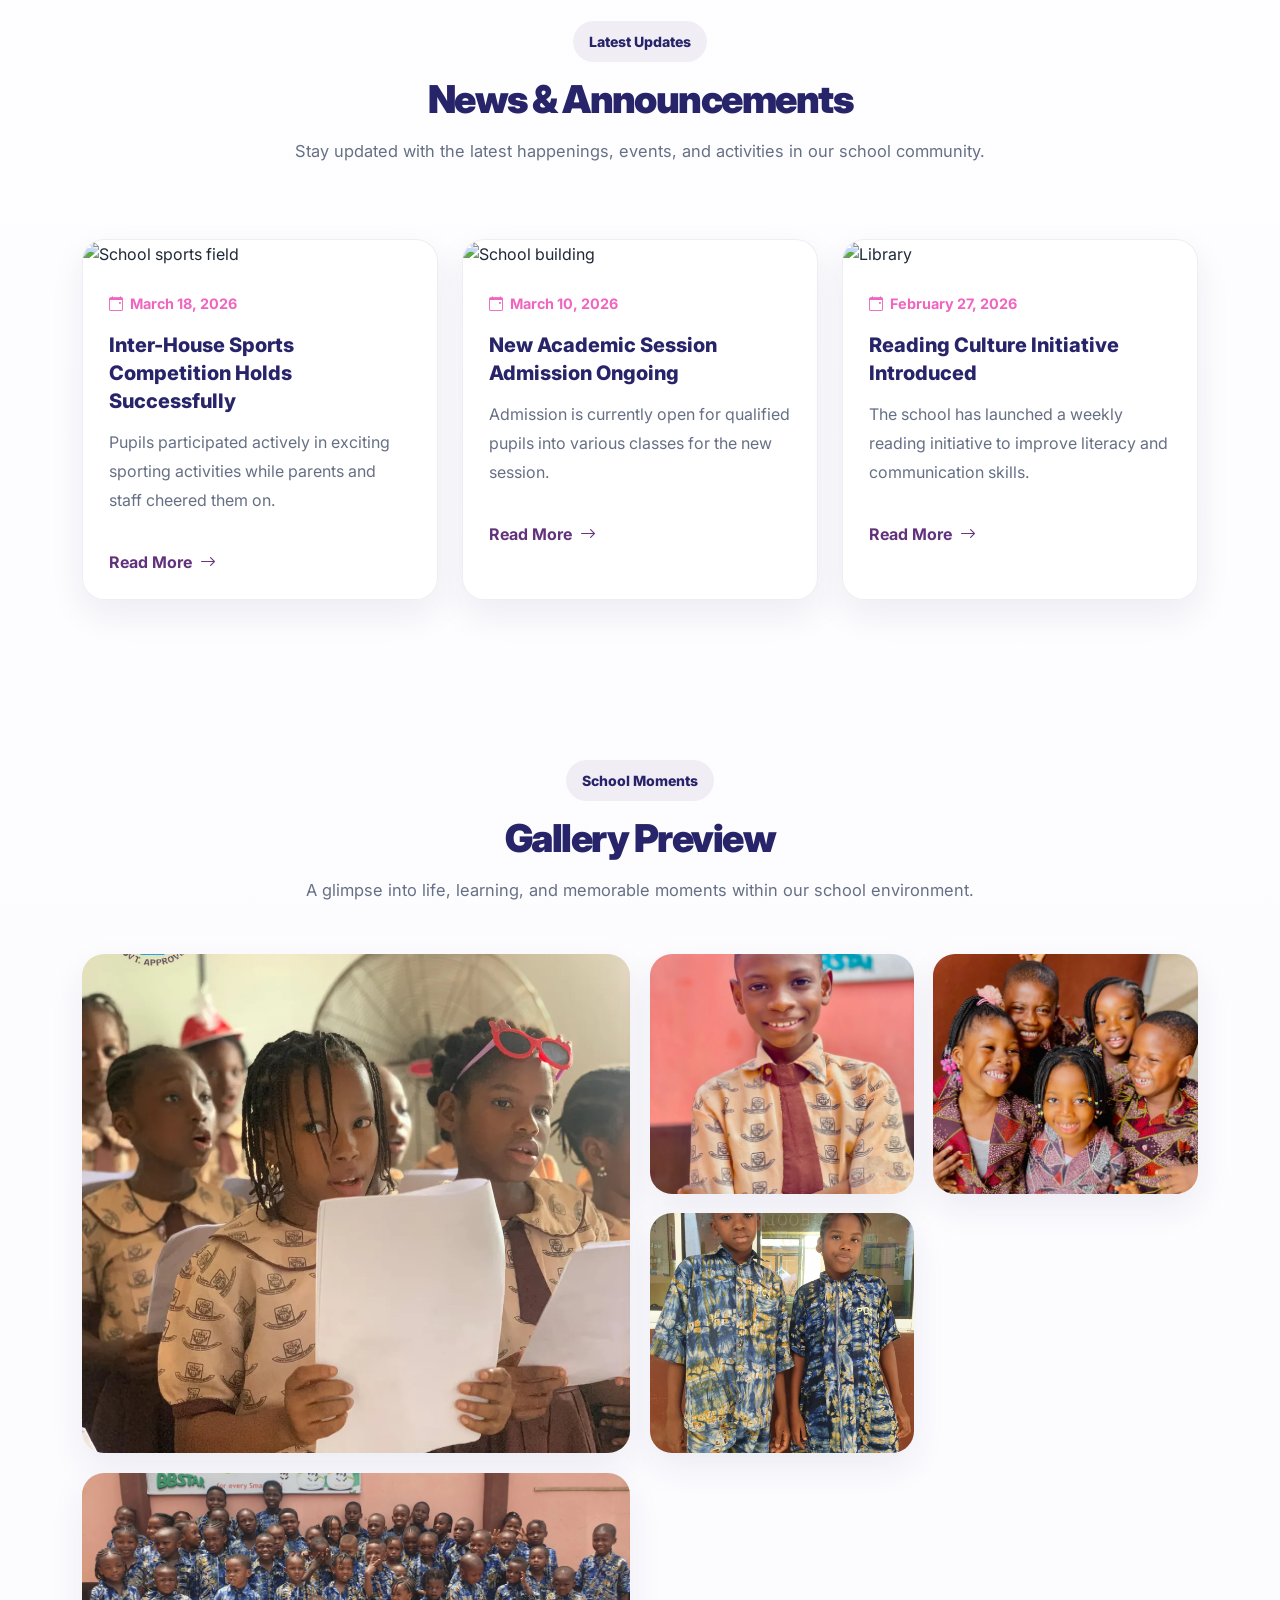
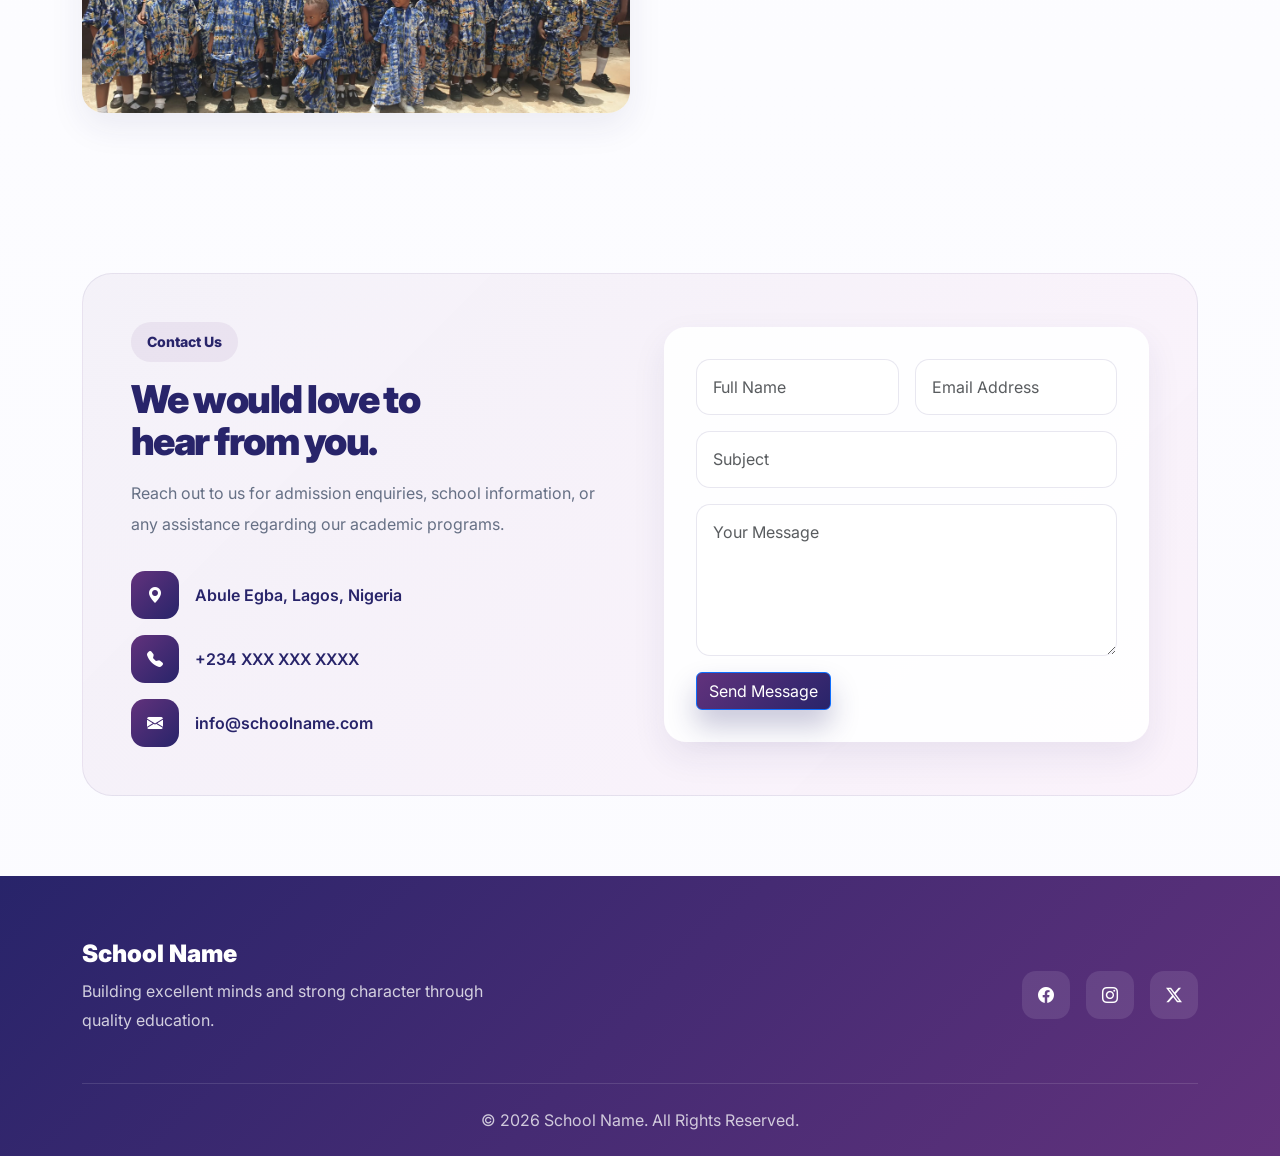
==== commit 0985a54a: "Improved on website" ====
--- a/index.html
+++ b/index.html
@@ -18,7 +18,7 @@
         <span class="brand-mark">
           <i class="bi bi-mortarboard-fill"></i>
         </span>
-        <span class="brand-text">School Name</span>
+        <span class="brand-text">PCS</span>
       </a>
 
       <button class="navbar-toggler border-0 shadow-none" type="button" data-bs-toggle="collapse" data-bs-target="#mainNav" aria-controls="mainNav" aria-expanded="false" aria-label="Toggle navigation">
@@ -48,13 +48,13 @@
 
       <div class="carousel-inner h-100">
         <div class="carousel-item active h-100">
-          <div class="hero-slide" style="background-image: linear-gradient(180deg, rgba(18, 18, 42, 0.30), rgba(18, 18, 42, 0.72)), url('https://images.unsplash.com/photo-1523050854058-8df90110c9f1?auto=format&fit=crop&w=1600&q=80');"></div>
+          <div class="hero-slide" style="background-image: linear-gradient(180deg, rgba(18, 18, 42, 0.10), rgba(18, 18, 42, 0.10)), url('images/priesthood-children-school-24.webp');"></div>
         </div>
         <div class="carousel-item h-100">
-          <div class="hero-slide" style="background-image: linear-gradient(180deg, rgba(18, 18, 42, 0.30), rgba(18, 18, 42, 0.72)), url('https://images.unsplash.com/photo-1503676260728-1c00da094a0b?auto=format&fit=crop&w=1600&q=80');"></div>
+          <div class="hero-slide" style="background-image: linear-gradient(180deg, rgba(18, 18, 42, 0.10), rgba(18, 18, 42, 0.10)), url('images/priesthood-children-school-10.webp');"></div>
         </div>
         <div class="carousel-item h-100">
-          <div class="hero-slide" style="background-image: linear-gradient(180deg, rgba(18, 18, 42, 0.30), rgba(18, 18, 42, 0.72)), url('https://images.unsplash.com/photo-1509062522246-3755977927d7?auto=format&fit=crop&w=1600&q=80');"></div>
+          <div class="hero-slide" style="background-image: linear-gradient(180deg, rgba(18, 18, 42, 0.10), rgba(18, 18, 42, 0.10)), url('images/priesthood-children-school-1.webp');"></div>
         </div>
       </div>
 
@@ -85,8 +85,8 @@
           </p>
 
           <div class="hero-actions d-flex flex-column flex-sm-row gap-3 mt-4">
-            <a href="#admissions" class="btn btn-primary premium-btn">Admission Details</a>
-            <a href="#about" class="btn btn-outline-light premium-btn secondary-btn">Learn More</a>
+            <a href="admissions.html" class="btn btn-primary premium-btn">Admission Details</a>
+            <a href="about.html" class="btn btn-outline-light premium-btn secondary-btn">Learn More</a>
           </div>
 
           <div class="hero-mini-row d-flex flex-wrap gap-3 mt-4">
@@ -121,7 +121,7 @@
             Priesthood Children School, Abule-Egba, provides a warm and disciplined learning environment where pupils are supported with quality teaching, character building, and the confidence to do their best every day.
           </p>
           <div class="intro-actions">
-            <a href="#admissions" class="btn btn-primary premium-btn">Admission Details</a>
+            <a href="admissions.html" class="btn btn-primary premium-btn">Admission Details</a>
           </div>
         </div>
 
@@ -139,7 +139,8 @@
     </div>
   </section>
 
-  <!-- =========================
+
+<!-- =========================
      LATEST NEWS SECTION
 ========================= -->
 <section class="news-section" id="news">
@@ -153,11 +154,13 @@
     </div>
 
     <div class="row g-4 mt-2">
-      <!-- News Card -->
+
+      <!-- News Card 1 -->
       <div class="col-lg-4 col-md-6">
         <article class="news-card">
           <div class="news-image">
-            <img src="https://images.unsplash.com/photo-1513258496099-48168024aec0?auto=format&fit=crop&w=1200&q=80" alt="School event">
+            <!-- FIELD IMAGE -->
+            <img src="https://images.unsplash.com/photo-1521412644187-c49fa049e84d?auto=format&fit=crop&w=1200&q=80" alt="School sports field">
           </div>
 
           <div class="news-content">
@@ -182,11 +185,12 @@
         </article>
       </div>
 
-      <!-- News Card -->
+      <!-- News Card 2 -->
       <div class="col-lg-4 col-md-6">
         <article class="news-card">
           <div class="news-image">
-            <img src="https://images.unsplash.com/photo-1509062522246-3755977927d7?auto=format&fit=crop&w=1200&q=80" alt="Classroom">
+            <!-- SCHOOL BUILDING IMAGE -->
+            <img src="https://images.unsplash.com/photo-1562774053-701939374585?auto=format&fit=crop&w=1200&q=80" alt="School building">
           </div>
 
           <div class="news-content">
@@ -211,7 +215,7 @@
         </article>
       </div>
 
-      <!-- News Card -->
+      <!-- News Card 3 (unchanged) -->
       <div class="col-lg-4 col-md-6">
         <article class="news-card">
           <div class="news-image">
@@ -239,10 +243,10 @@
           </div>
         </article>
       </div>
+
     </div>
   </div>
 </section>
-
 <!-- =========================
      GALLERY SECTION
 ========================= -->
@@ -258,23 +262,23 @@
 
     <div class="gallery-grid">
       <div class="gallery-item large">
-        <img src="https://images.unsplash.com/photo-1588072432836-e10032774350?auto=format&fit=crop&w=1200&q=80" alt="">
+        <img src="images/priesthood-children-school-13.webp" alt="">
       </div>
 
       <div class="gallery-item">
-        <img src="https://images.unsplash.com/photo-1503676260728-1c00da094a0b?auto=format&fit=crop&w=1200&q=80" alt="">
+        <img src="images/priesthood-children-school-3.webp" alt="">
       </div>
 
       <div class="gallery-item">
-        <img src="https://images.unsplash.com/photo-1513258496099-48168024aec0?auto=format&fit=crop&w=1200&q=80" alt="">
+        <img src="images/priesthood-children-school-4.webp" alt="">
       </div>
 
       <div class="gallery-item">
-        <img src="https://images.unsplash.com/photo-1529390079861-591de354faf5?auto=format&fit=crop&w=1200&q=80" alt="">
+        <img src="images/priesthood-children-school-8.webp" alt="">
       </div>
 
       <div class="gallery-item wide">
-        <img src="https://images.unsplash.com/photo-1509062522246-3755977927d7?auto=format&fit=crop&w=1200&q=80" alt="">
+        <img src="images/priesthood-children-school-7.webp" alt="">
       </div>
     </div>
   </div>
--- a/styles.css
+++ b/styles.css
@@ -81,7 +81,7 @@
   bottom: 0.35rem;
   height: 2px;
   border-radius: 999px;
-  background: linear-gradient(90deg, var(--minor-1), var(--minor-2));
+  background: linear-gradient(90deg, var(--minor-1));
   transform: scaleX(0);
   transform-origin: center;
   transition: transform 0.25s ease;
@@ -270,7 +270,7 @@
   place-items: center;
   flex: 0 0 auto;
   color: #fff;
-  background: linear-gradient(135deg, var(--minor-1), var(--minor-2));
+  background: linear-gradient(135deg, var(--minor-1));
   box-shadow: 0 12px 22px rgba(239, 122, 83, 0.18);
   font-size: 1.2rem;
 }
@@ -574,6 +574,43 @@
 
 .gallery-item:hover img {
   transform: scale(1.08);
+}
+
+/* =========================================================
+   GALLERY FILTER SECTION (FIX ALIGNMENT)
+========================================================= */
+
+.gallery-filter-section {
+  padding: 2.5rem 0 1.5rem;
+}
+
+.filter-buttons {
+  display: flex;
+  flex-wrap: wrap;
+  justify-content: center;
+  gap: 0.8rem;
+}
+
+.filter-btn {
+  padding: 0.6rem 1.2rem;
+  border-radius: 999px;
+  border: 1px solid rgba(40, 36, 106, 0.15);
+  background: #fff;
+  color: var(--major-2);
+  font-weight: 600;
+  transition: all 0.25s ease;
+  cursor: pointer;
+}
+
+.filter-btn:hover {
+  transform: translateY(-2px);
+  box-shadow: var(--shadow-soft);
+}
+
+.filter-btn.active {
+  background: linear-gradient(135deg, var(--major-1), var(--major-2));
+  color: #fff;
+  border: none;
 }
 
 /* ========================================
@@ -760,7 +797,7 @@
       rgba(17, 24, 39, 0.65),
       rgba(17, 24, 39, 0.65)
     ),
-    url("https://images.unsplash.com/photo-1509062522246-3755977927d7?auto=format&fit=crop&w=1600&q=80")
+    url("https://images.unsplash.com/photo-1562774053-701939374585?auto=format&fit=crop&w=1200&q=80")
     center/cover no-repeat;
 }
 
@@ -801,7 +838,7 @@
 .about-hero-title {
   margin: 0 auto;
 
-  max-width: 12ch;
+  max-width: 15ch;
 
   font-size:
     clamp(2.7rem, 5vw, 5.5rem);
@@ -2036,4 +2073,357 @@
   .event-card {
     flex-direction: column;
   }
+}
+
+/* =========================================================
+   GALLERY PAGE STYLES
+========================================================= */
+
+/* =========================================================
+   GALLERY HERO SECTION
+========================================================= */
+.gallery-hero-section {
+  position: relative;
+
+  padding: 8rem 0;
+
+  overflow: hidden;
+
+  background:
+    linear-gradient(
+      rgba(17, 24, 39, 0.70),
+      rgba(17, 24, 39, 0.70)
+    ),
+    url("https://images.unsplash.com/photo-1524995997946-a1c2e315a42f?auto=format&fit=crop&w=1600&q=80")
+    center/cover no-repeat;
+}
+
+.gallery-hero-overlay {
+  position: absolute;
+  inset: 0;
+
+  background:
+    linear-gradient(
+      135deg,
+      rgba(98, 50, 124, 0.35),
+      rgba(40, 36, 106, 0.45)
+    );
+}
+
+/* =========================================================
+   FILTER BUTTONS
+========================================================= */
+.gallery-filter-section {
+  padding: 3rem 0;
+}
+
+.filter-buttons {
+  display: flex;
+  flex-wrap: wrap;
+  justify-content: center;
+  gap: 1rem;
+}
+
+.filter-btn {
+  padding: 0.7rem 1.4rem;
+
+  border-radius: 999px;
+
+  border: 1px solid rgba(40, 36, 106, 0.15);
+
+  background: #fff;
+
+  font-weight: 700;
+
+  color: var(--major-2);
+
+  transition: 0.3s ease;
+}
+
+.filter-btn:hover,
+.filter-btn.active {
+  background: linear-gradient(135deg, var(--major-1), var(--major-2));
+  color: #fff;
+  transform: translateY(-3px);
+}
+
+/* =========================================================
+   GALLERY GRID
+========================================================= */
+.gallery-grid-section {
+  padding: 2rem 0 7rem;
+}
+
+.gallery-card {
+  position: relative;
+
+  overflow: hidden;
+
+  border-radius: var(--radius-xl);
+
+  box-shadow: var(--shadow);
+
+  cursor: pointer;
+}
+
+.gallery-card img {
+  width: 100%;
+  height: 280px;
+
+  object-fit: cover;
+
+  transition: transform 0.5s ease;
+}
+
+.gallery-card:hover img {
+  transform: scale(1.1);
+}
+
+.gallery-overlay {
+  position: absolute;
+  inset: 0;
+
+  display: flex;
+  align-items: flex-end;
+
+  padding: 1.2rem;
+
+  background: linear-gradient(
+    to top,
+    rgba(0,0,0,0.65),
+    transparent
+  );
+
+  opacity: 0;
+
+  transition: 0.3s ease;
+}
+
+.gallery-card:hover .gallery-overlay {
+  opacity: 1;
+}
+
+.gallery-overlay h5 {
+  color: #fff;
+
+  font-weight: 800;
+
+  margin: 0;
+}
+
+/* =========================================================
+   RESPONSIVE
+========================================================= */
+@media (max-width: 575.98px) {
+  .gallery-card img {
+    height: 220px;
+  }
+
+  .filter-buttons {
+    gap: 0.6rem;
+  }
+}
+
+/* =========================================================
+   CONTACT PAGE STYLES
+========================================================= */
+
+/* =========================================================
+   CONTACT HERO SECTION
+========================================================= */
+.contact-hero-section {
+  position: relative;
+
+  padding: 8rem 0;
+
+  overflow: hidden;
+
+  background:
+    linear-gradient(
+      rgba(17, 24, 39, 0.70),
+      rgba(17, 24, 39, 0.70)
+    ),
+    url("https://images.unsplash.com/photo-1508780709619-79562169bc64?auto=format&fit=crop&w=1200&q=80")
+    center/cover no-repeat;
+}
+
+.contact-hero-overlay {
+  position: absolute;
+  inset: 0;
+
+  background:
+    linear-gradient(
+      135deg,
+      rgba(98, 50, 124, 0.35),
+      rgba(40, 36, 106, 0.45)
+    );
+}
+
+/* =========================================================
+   CONTACT INFO SECTION
+========================================================= */
+.contact-info-section {
+  padding: 6rem 0;
+}
+
+.contact-info-card {
+  height: 100%;
+
+  padding: 2rem;
+
+  text-align: center;
+
+  border-radius: var(--radius-lg);
+
+  background: rgba(255, 255, 255, 0.95);
+
+  box-shadow: var(--shadow-soft);
+
+  border: 1px solid rgba(40, 36, 106, 0.08);
+
+  transition: 0.3s ease;
+}
+
+.contact-info-card:hover {
+  transform: translateY(-6px);
+}
+
+.contact-icon {
+  width: 70px;
+  height: 70px;
+
+  margin: 0 auto 1.2rem;
+
+  display: grid;
+  place-items: center;
+
+  border-radius: 22px;
+
+  background: linear-gradient(135deg, var(--minor-1));
+
+  color: #fff;
+
+  font-size: 1.6rem;
+}
+
+.contact-info-card h4 {
+  font-weight: 800;
+
+  color: var(--major-2);
+
+  margin-bottom: 0.8rem;
+}
+
+.contact-info-card p {
+  color: var(--muted);
+
+  line-height: 1.8;
+
+  margin: 0;
+}
+
+/* =========================================================
+   CONTACT FORM SECTION
+========================================================= */
+.contact-form-section {
+  padding: 6rem 0;
+}
+
+.contact-form-card {
+  padding: 2.5rem;
+
+  border-radius: var(--radius-xl);
+
+  background: #fff;
+
+  box-shadow: var(--shadow);
+
+  border: 1px solid rgba(40, 36, 106, 0.08);
+}
+
+.contact-form-card h2 {
+  font-weight: 900;
+
+  color: var(--major-2);
+
+  margin-bottom: 0.5rem;
+}
+
+.contact-form-card p {
+  color: var(--muted);
+
+  margin-bottom: 2rem;
+}
+
+.contact-form-card .form-control {
+  padding: 0.9rem 1rem;
+
+  border-radius: 14px;
+
+  border: 1px solid rgba(40, 36, 106, 0.15);
+}
+
+.contact-form-card .form-control:focus {
+  box-shadow: none;
+
+  border-color: var(--major-1);
+}
+
+.contact-btn {
+  width: 100%;
+
+  padding: 1rem;
+
+  border: none;
+
+  border-radius: 999px;
+
+  font-weight: 800;
+
+  color: #fff;
+
+  background: linear-gradient(135deg, var(--major-1), var(--major-2));
+
+  display: flex;
+  align-items: center;
+  justify-content: center;
+  gap: 0.6rem;
+
+  transition: 0.3s ease;
+}
+
+.contact-btn:hover {
+  transform: translateY(-4px);
+}
+
+/* =========================================================
+   MAP SECTION
+========================================================= */
+.map-wrapper {
+  border-radius: var(--radius-xl);
+
+  overflow: hidden;
+
+  box-shadow: var(--shadow);
+}
+
+.map-wrapper iframe {
+  width: 100%;
+
+  height: 520px;
+
+  border: 0;
+}
+
+/* =========================================================
+   RESPONSIVE
+========================================================= */
+@media (max-width: 575.98px) {
+  .contact-form-card {
+    padding: 1.5rem;
+  }
+
+  .map-wrapper iframe {
+    height: 350px;
+  }
 }
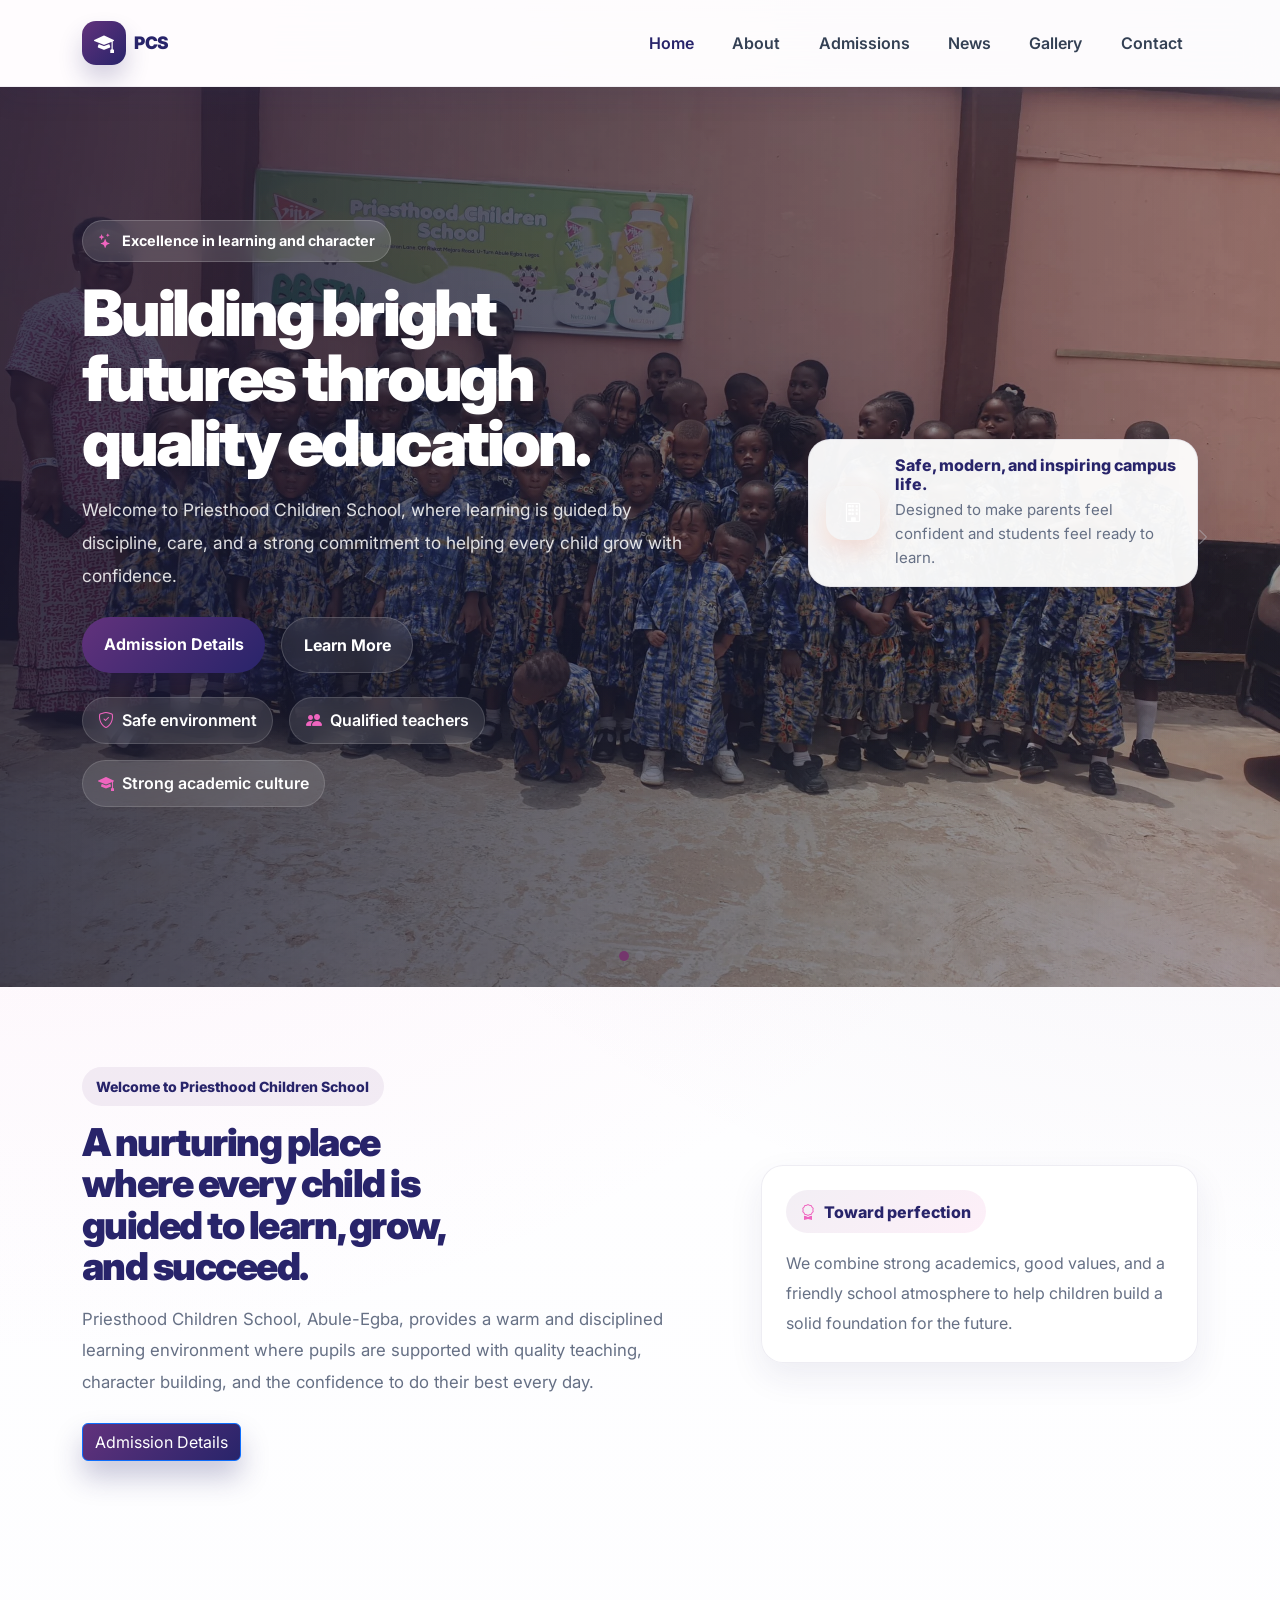
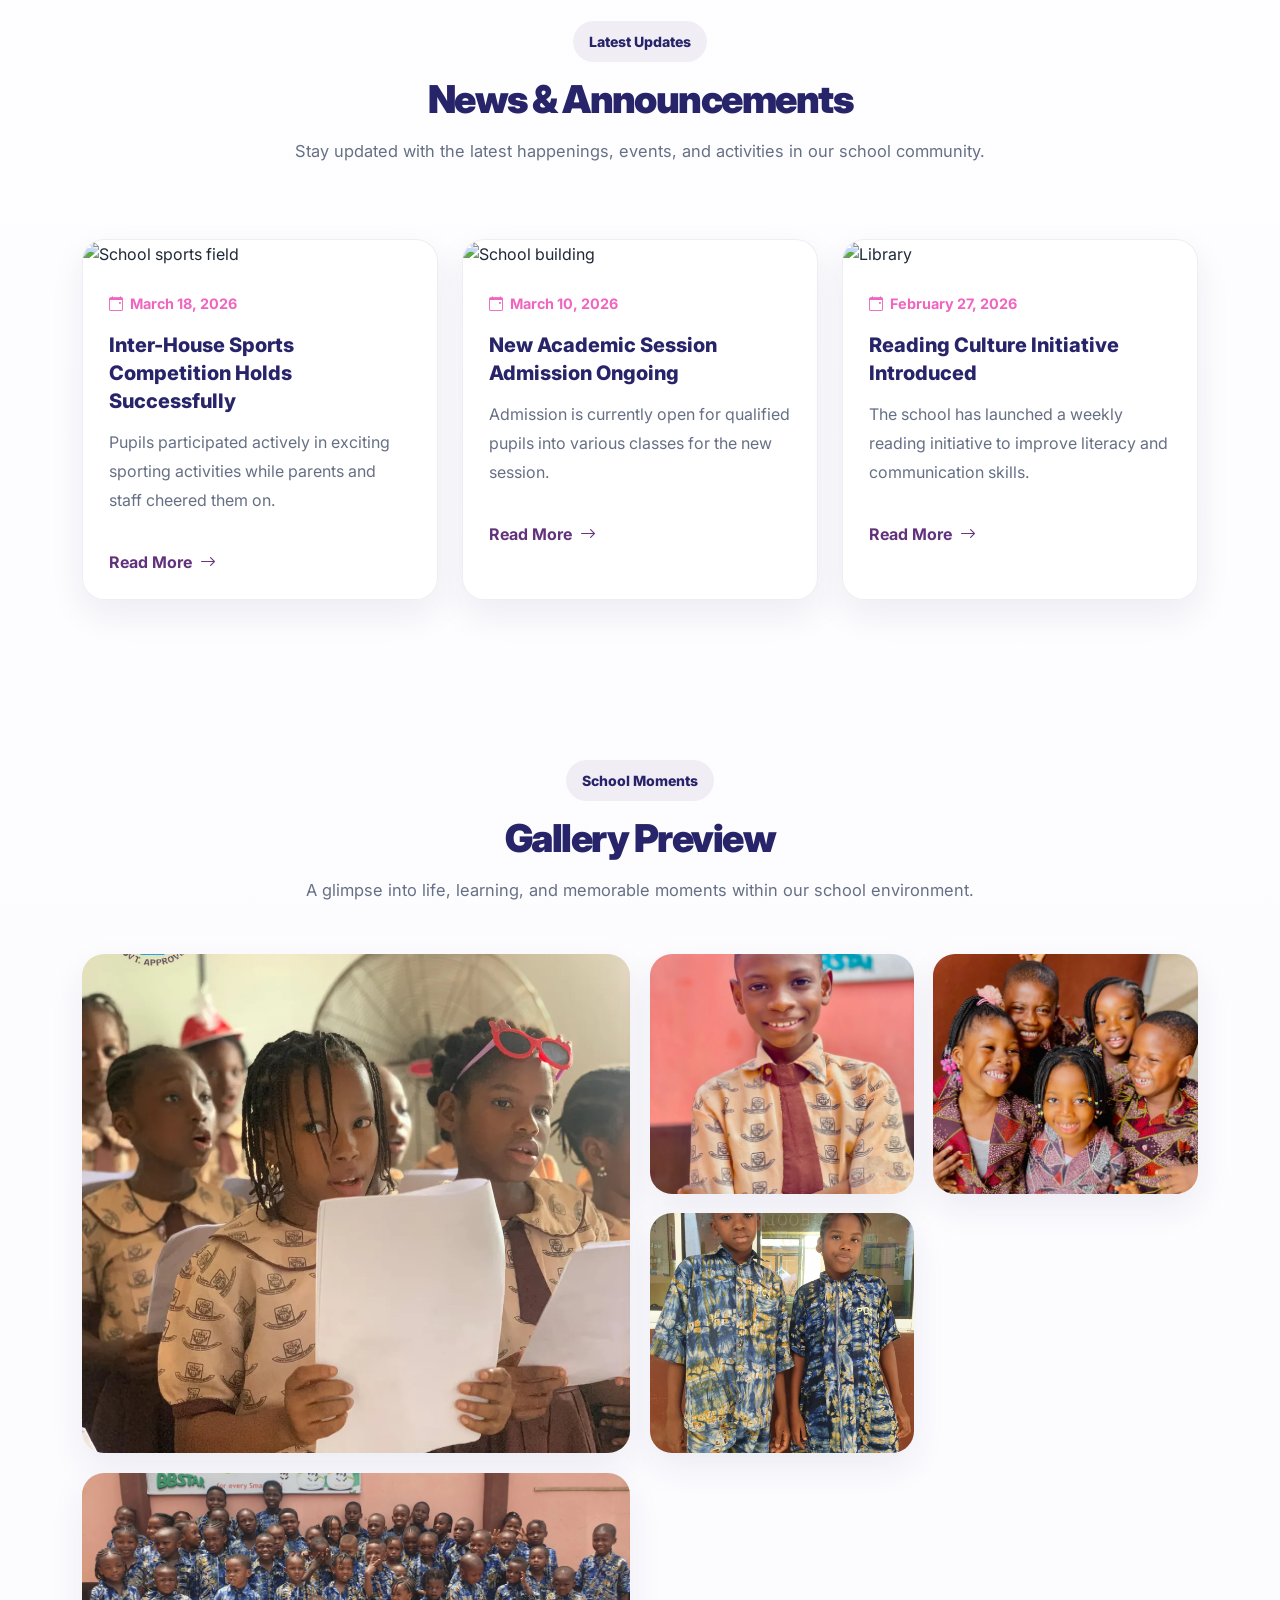
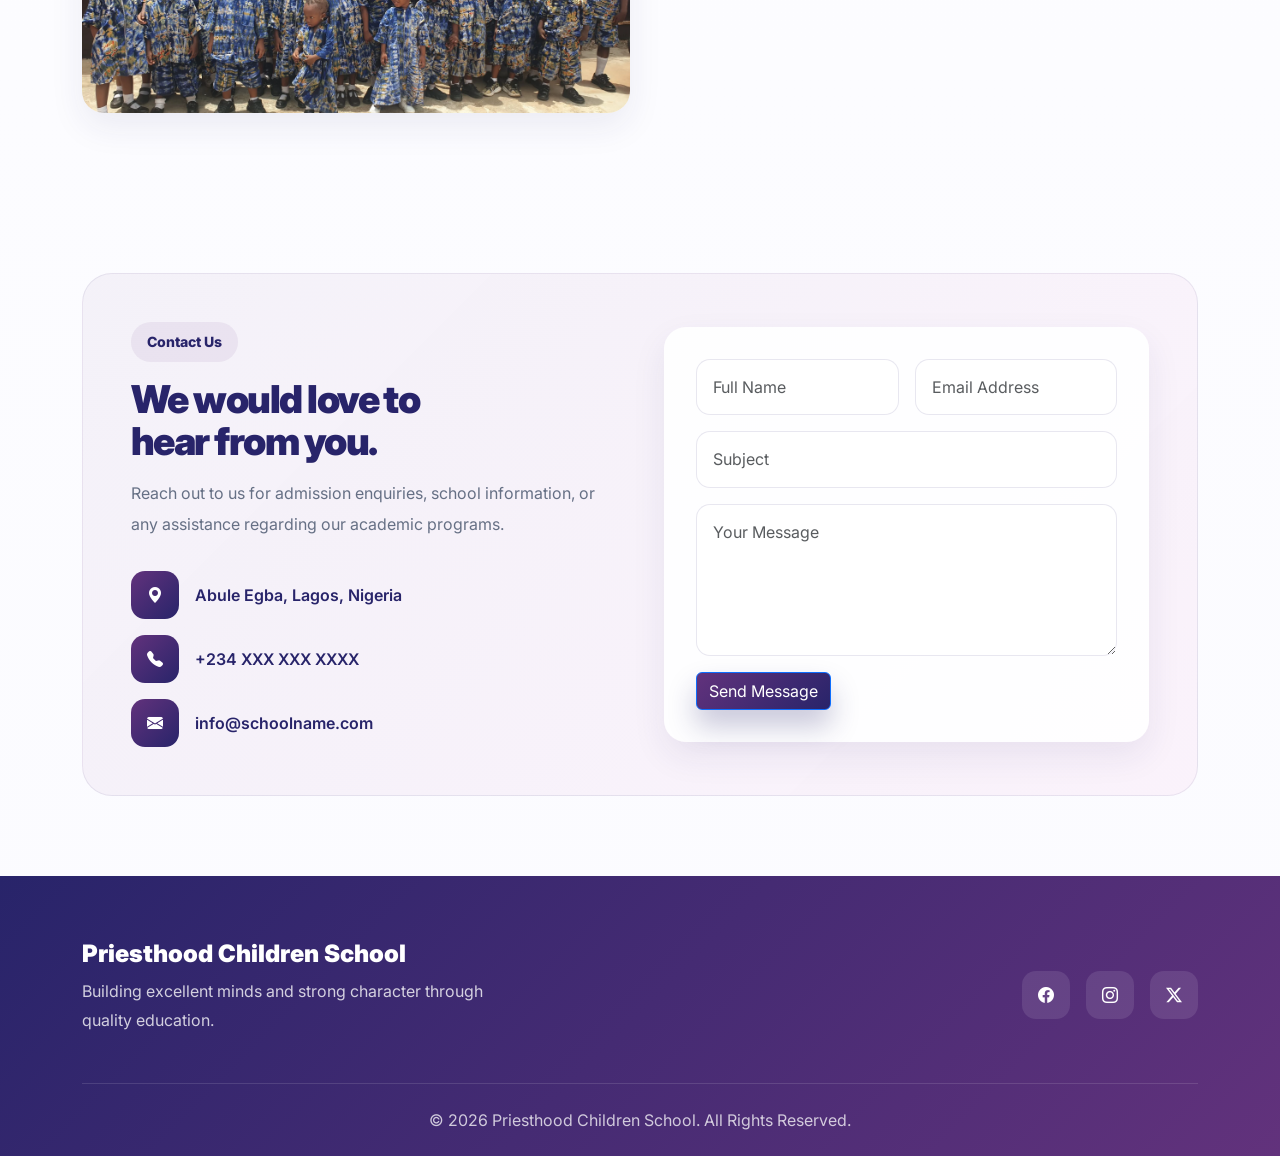
==== commit ab835d92: "Improved on website" ====
--- a/index.html
+++ b/index.html
@@ -81,7 +81,7 @@
           <h1>Building bright futures through quality education.</h1>
 
           <p class="hero-text">
-            Welcome to School Name, where learning is guided by discipline, care, and a strong commitment to helping every child grow with confidence.
+            Welcome to Priesthood Children School, where learning is guided by discipline, care, and a strong commitment to helping every child grow with confidence.
           </p>
 
           <div class="hero-actions d-flex flex-column flex-sm-row gap-3 mt-4">
@@ -358,7 +358,7 @@
   <div class="container">
     <div class="footer-content">
       <div>
-        <h4 class="footer-logo">School Name</h4>
+        <h4 class="footer-logo">Priesthood Children School</h4>
         <p class="footer-text">
           Building excellent minds and strong character through quality education.
         </p>
@@ -373,7 +373,7 @@
 
     <div class="footer-bottom">
       <p>
-        © 2026 School Name. All Rights Reserved.
+        © 2026 Priesthood Children School. All Rights Reserved.
       </p>
     </div>
   </div>
